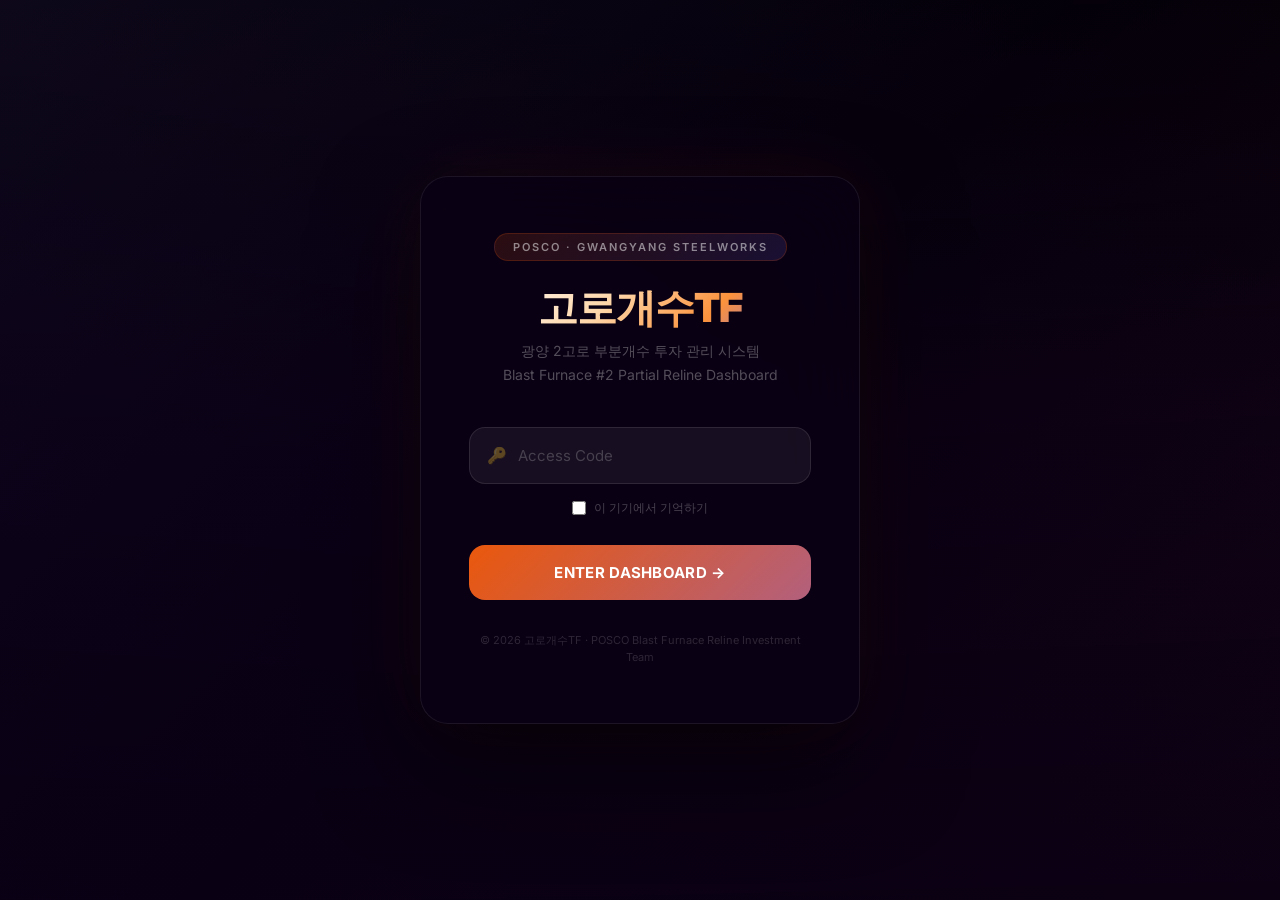
==== admin.html @ 2cb402c9 "Create admin.html" ====
<!DOCTYPE html>
<html lang="ko">
<head>
<meta charset="UTF-8">
<meta name="viewport" content="width=device-width, initial-scale=1.0">
<meta name="robots" content="noindex, nofollow">
<title>고로개수TF - 관리자</title>
<link rel="stylesheet" href="css/style.css">
<style>
.admin-wrap{position:relative;z-index:1;max-width:900px;margin:0 auto;padding:32px 24px 80px}
.admin-header{display:flex;align-items:center;justify-content:space-between;margin-bottom:32px}
.admin-title{font-size:24px;font-weight:800;background:linear-gradient(135deg,#a78bfa,#06b6d4);-webkit-background-clip:text;-webkit-text-fill-color:transparent}
.admin-back{color:rgba(255,255,255,.4);font-size:13px;text-decoration:none;padding:8px 16px;border:1px solid rgba(255,255,255,.1);border-radius:8px;transition:all .2s}
.admin-back:hover{color:#fff;border-color:rgba(123,104,238,.4)}
.section{background:rgba(255,255,255,.03);border:1px solid rgba(255,255,255,.06);border-radius:16px;padding:24px;margin-bottom:20px}
.section-title{font-size:14px;font-weight:700;color:#a78bfa;margin-bottom:16px;display:flex;align-items:center;gap:8px}
.field{margin-bottom:14px}
.field label{display:block;font-size:12px;color:rgba(255,255,255,.4);margin-bottom:6px;font-weight:600}
.field input,.field textarea,.field select{width:100%;padding:10px 14px;background:rgba(255,255,255,.06);border:1px solid rgba(255,255,255,.1);border-radius:10px;color:#fff;font-size:14px;font-family:inherit;outline:none;transition:border .3s}
.field input:focus,.field textarea:focus{border-color:rgba(123,104,238,.4)}
.field textarea{resize:vertical;min-height:60px}
.row{display:grid;grid-template-columns:1fr 1fr;gap:12px}
.row3{display:grid;grid-template-columns:1fr 1fr 1fr;gap:12px}
.ms-row{display:grid;grid-template-columns:2fr 1.5fr 1.5fr 1fr;gap:10px;align-items:end;padding:10px 0;border-bottom:1px solid rgba(255,255,255,.04)}
.issue-block{background:rgba(255,255,255,.02);border:1px solid rgba(255,255,255,.04);border-radius:12px;padding:16px;margin-bottom:12px}
.btn-row{display:flex;gap:10px;margin-top:24px}
.btn-save{padding:14px 32px;background:linear-gradient(135deg,#7b68ee,#06b6d4);border:none;border-radius:12px;color:#fff;font-size:15px;font-weight:700;cursor:pointer;transition:all .2s;font-family:inherit}
.btn-save:hover{transform:translateY(-2px);box-shadow:0 8px 30px rgba(123,104,238,.3)}
.btn-copy{padding:14px 32px;background:rgba(255,255,255,.06);border:1px solid rgba(255,255,255,.1);border-radius:12px;color:#fff;font-size:15px;font-weight:600;cursor:pointer;transition:all .2s;font-family:inherit}
.btn-copy:hover{border-color:rgba(123,104,238,.4)}
.btn-add{padding:8px 16px;background:rgba(123,104,238,.1);border:1px solid rgba(123,104,238,.2);border-radius:8px;color:#a78bfa;font-size:12px;font-weight:600;cursor:pointer;font-family:inherit;transition:all .2s}
.btn-add:hover{background:rgba(123,104,238,.2)}
.btn-del{padding:6px 12px;background:rgba(239,68,68,.1);border:1px solid rgba(239,68,68,.2);border-radius:8px;color:#fca5a5;font-size:11px;cursor:pointer;font-family:inherit}
.toast{position:fixed;bottom:30px;left:50%;transform:translateX(-50%);padding:14px 28px;border-radius:12px;font-size:14px;font-weight:600;z-index:999;display:none;animation:toastIn .3s ease}
.toast.success{background:rgba(16,185,129,.15);border:1px solid rgba(16,185,129,.3);color:#6ee7b7}
.toast.error{background:rgba(239,68,68,.15);border:1px solid rgba(239,68,68,.3);color:#fca5a5}
@keyframes toastIn{from{opacity:0;transform:translateX(-50%) translateY(20px)}to{opacity:1;transform:translateX(-50%) translateY(0)}}
.token-section{margin-bottom:20px}
.token-input{display:flex;gap:10px}
.token-input input{flex:1}
.token-input button{padding:10px 20px;background:rgba(123,104,238,.15);border:1px solid rgba(123,104,238,.3);border-radius:10px;color:#a78bfa;font-size:13px;font-weight:600;cursor:pointer;font-family:inherit;white-space:nowrap}
</style>
</head>
<body>
<div class="bg-orbs"><div class="orb orb1"></div><div class="orb orb2"></div><div class="orb orb3"></div></div>
<div class="admin-wrap">
<div class="admin-header">
  <div class="admin-title">⚙️ 관리자 페이지</div>
  <a href="dashboard.html" class="admin-back">← 대시보드로 돌아가기</a>
</div>

<!-- 토큰 설정 -->
<div class="section token-section">
  <div class="section-title">🔑 GitHub 토큰 (최초 1회 설정)</div>
  <div class="token-input">
    <input type="password" id="ghToken" placeholder="ghp_xxxx... 토큰 붙여넣기">
    <button onclick="saveToken()">저장</button>
  </div>
  <div style="font-size:11px;color:rgba(255,255,255,.25);margin-top:8px" id="tokenStatus">토큰이 설정되지 않았습니다</div>
</div>

<!-- 프로젝트 KPI -->
<div class="section">
  <div class="section-title">📊 프로젝트 KPI</div>
  <div class="row3">
    <div class="field"><label>공정률 (%)</label><input type="number" id="progress"></div>
    <div class="field"><label>총 예산 (억원)</label><input type="number" id="budgetTotal"></div>
    <div class="field"><label>집행 예산 (억원)</label><input type="number" id="budgetSpent"></div>
  </div>
  <div class="row3">
    <div class="field"><label>무재해 일수</label><input type="number" id="safetyDays"></div>
    <div class="field"><label>핵심 이슈 건수</label><input type="number" id="issueCount"></div>
    <div class="field"><label>목표일</label><input type="text" id="targetDate" placeholder="2026-12-31"></div>
  </div>
</div>

<!-- 마일스톤 -->
<div class="section">
  <div class="section-title">🗓️ 마일스톤 <button class="btn-add" onclick="addMilestone()" style="margin-left:auto">+ 추가</button></div>
  <div id="msContainer"></div>
</div>

<!-- 이슈 -->
<div class="section">
  <div class="section-title">⚠️ 이슈 <button class="btn-add" onclick="addIssue()" style="margin-left:auto">+ 추가</button></div>
  <div id="issueContainer"></div>
</div>

<!-- 사진 -->
<div class="section">
  <div class="section-title">📷 현장 사진 <button class="btn-add" onclick="addPhoto()" style="margin-left:auto">+ 추가</button></div>
  <div id="photoContainer"></div>
</div>

<!-- 저장 버튼 -->
<div class="btn-row">
  <button class="btn-save" onclick="saveToGitHub()">💾 GitHub에 저장 (바로 반영)</button>
  <button class="btn-copy" onclick="copyJSON()">📋 JSON 복사</button>
</div>
</div>

<div class="toast" id="toast"></div>

<script src="js/auth.js"></script>
<script>
checkAuth();

const REPO_OWNER = 'goropak';
const REPO_NAME = 'posco-bf-reline';
const FILE_PATH = 'data/site-data.json';
var siteData = null;

/* 토큰 관리 */
function saveToken(){
  var t=document.getElementById('ghToken').value.trim();
  if(!t){showToast('토큰을 입력하세요','error');return;}
  localStorage.setItem('gh_pat',t);
  document.getElementById('ghToken').value='';
  updateTokenStatus();
  showToast('토큰 저장 완료!','success');
}
function updateTokenStatus(){
  var t=localStorage.getItem('gh_pat');
  var el=document.getElementById('tokenStatus');
  if(t){el.textContent='✅ 토큰 설정됨 (ghp_...'+t.slice(-4)+')';el.style.color='#6ee7b7';}
  else{el.textContent='토큰이 설정되지 않았습니다';el.style.color='rgba(255,255,255,.25)';}
}

/* 데이터 로드 */
function loadData(){
  fetch('data/site-data.json?t='+Date.now())
    .then(function(r){return r.json();})
    .then(function(d){
      siteData=d;
      fillForm(d);
    })
    .catch(function(e){showToast('데이터 로드 실패: '+e,'error');});
}

function fillForm(d){
  var p=d.project||{};
  document.getElementById('progress').value=p.progress||0;
  document.getElementById('budgetTotal').value=p.budgetTotal||0;
  document.getElementById('budgetSpent').value=p.budgetSpent||0;
  document.getElementById('safetyDays').value=p.safetyDays||0;
  document.getElementById('issueCount').value=p.issueCount||0;
  document.getElementById('targetDate').value=p.targetDate||'';
  renderMilestones(d.milestones||[]);
  renderIssues(d.issues||[]);
  renderPhotos(d.photos||[]);
}

/* 마일스톤 */
function renderMilestones(list){
  var c=document.getElementById('msContainer');
  c.innerHTML='';
  list.forEach(function(m,i){
    var div=document.createElement('div');
    div.className='ms-row';
    div.innerHTML='<div class="field"><label>이름</label><input data-ms="'+i+'" data-key="name" value="'+(m.name||'')+'"></div>'
      +'<div class="field"><label>계획일</label><input data-ms="'+i+'" data-key="planDate" value="'+(m.planDate||'')+'"></div>'
      +'<div class="field"><label>실적일</label><input data-ms="'+i+'" data-key="actualDate" value="'+(m.actualDate||'')+'"></div>'
      +'<div class="field"><label>상태</label><select data-ms="'+i+'" data-key="status">'
      +'<option value="완료"'+(m.status==='완료'?' selected':'')+'>완료</option>'
      +'<option value="진행중"'+(m.status==='진행중'?' selected':'')+'>진행중</option>'
      +'<option value="예정"'+(m.status==='예정'?' selected':'')+'>예정</option>'
      +'</select><button class="btn-del" style="margin-top:6px" onclick="delMilestone('+i+')">삭제</button></div>';
    c.appendChild(div);
  });
}
function addMilestone(){
  if(!siteData.milestones) siteData.milestones=[];
  siteData.milestones.push({name:'',planDate:'',actualDate:null,status:'예정'});
  renderMilestones(siteData.milestones);
}
function delMilestone(i){
  siteData.milestones.splice(i,1);
  renderMilestones(siteData.milestones);
}

/* 이슈 */
function renderIssues(list){
  var c=document.getElementById('issueContainer');
  c.innerHTML='';
  list.forEach(function(issue,i){
    var div=document.createElement('div');
    div.className='issue-block';
    div.innerHTML='<div class="row" style="margin-bottom:10px">'
      +'<div class="field"><label>제목</label><input data-iss="'+i+'" data-key="title" value="'+(issue.title||'')+'"></div>'
      +'<div class="field"><label>등급</label><select data-iss="'+i+'" data-key="level">'
      +'<option value="red"'+(issue.level==='red'?' selected':'')+'>🔴 긴급</option>'
      +'<option value="yellow"'+(issue.level==='yellow'?' selected':'')+'>🟡 주의</option>'
      +'<option value="green"'+(issue.level==='green'?' selected':'')+'>🟢 완료</option>'
      +'</select></div></div>'
      +'<div class="field"><label>조치사항</label><textarea data-iss="'+i+'" data-key="action">'+(issue.action||'')+'</textarea></div>'
      +'<div class="row"><div class="field"><label>기한</label><input data-iss="'+i+'" data-key="dueDate" value="'+(issue.dueDate||'')+'"></div>'
      +'<div style="display:flex;align-items:end"><button class="btn-del" onclick="delIssue('+i+')">삭제</button></div></div>';
    c.appendChild(div);
  });
}
function addIssue(){
  if(!siteData.issues) siteData.issues=[];
  var newId=siteData.issues.length>0?Math.max.apply(null,siteData.issues.map(function(x){return x.id||0;}))+1:1;
  siteData.issues.push({id:newId,level:'yellow',title:'',action:'',dueDate:''});
  renderIssues(siteData.issues);
}
function delIssue(i){
  siteData.issues.splice(i,1);
  renderIssues(siteData.issues);
}

/* 사진 */
function renderPhotos(list){
  var c=document.getElementById('photoContainer');
  c.innerHTML='';
  list.forEach(function(p,i){
    var div=document.createElement('div');
    div.className='ms-row';
    div.innerHTML='<div class="field"><label>캡션</label><input data-ph="'+i+'" data-key="caption" value="'+(p.caption||'')+'"></div>'
      +'<div class="field"><label>날짜</label><input data-ph="'+i+'" data-key="date" value="'+(p.date||'')+'"></div>'
      +'<div class="field"><label>파일명</label><input data-ph="'+i+'" data-key="filename" value="'+(p.filename||'')+'"></div>'
      +'<div style="display:flex;align-items:end"><button class="btn-del" onclick="delPhoto('+i+')">삭제</button></div>';
    c.appendChild(div);
  });
}
function addPhoto(){
  if(!siteData.photos) siteData.photos=[];
  siteData.photos.push({filename:'',caption:'',date:''});
  renderPhotos(siteData.photos);
}
function delPhoto(i){
  siteData.photos.splice(i,1);
  renderPhotos(siteData.photos);
}

/* 폼에서 데이터 수집 */
function collectData(){
  siteData.meta.updatedAt=new Date().toLocaleString('ko-KR',{timeZone:'Asia/Seoul'});
  siteData.project.progress=parseInt(document.getElementById('progress').value)||0;
  siteData.project.budgetTotal=parseInt(document.getElementById('budgetTotal').value)||0;
  siteData.project.budgetSpent=parseInt(document.getElementById('budgetSpent').value)||0;
  siteData.project.safetyDays=parseInt(document.getElementById('safetyDays').value)||0;
  siteData.project.issueCount=parseInt(document.getElementById('issueCount').value)||0;
  siteData.project.targetDate=document.getElementById('targetDate').value;

  document.querySelectorAll('[data-ms]').forEach(function(el){
    var i=parseInt(el.getAttribute('data-ms'));
    var k=el.getAttribute('data-key');
    if(siteData.milestones[i]) siteData.milestones[i][k]=el.value||(k==='actualDate'?null:'');
  });

  document.querySelectorAll('[data-iss]').forEach(function(el){
    var i=parseInt(el.getAttribute('data-iss'));
    var k=el.getAttribute('data-key');
    if(siteData.issues[i]) siteData.issues[i][k]=el.tagName==='TEXTAREA'?el.value:el.value;
  });

  document.querySelectorAll('[data-ph]').forEach(function(el){
    var i=parseInt(el.getAttribute('data-ph'));
    var k=el.getAttribute('data-key');
    if(siteData.photos[i]) siteData.photos[i][k]=el.value;
  });

  return siteData;
}

/* GitHub API 저장 */
function saveToGitHub(){
  var token=localStorage.getItem('gh_pat');
  if(!token){showToast('먼저 GitHub 토큰을 설정하세요','error');return;}
  var data=collectData();
  var content=btoa(unescape(encodeURIComponent(JSON.stringify(data,null,2))));
  var url='https://api.github.com/repos/'+REPO_OWNER+'/'+REPO_NAME+'/contents/'+FILE_PATH;

  fetch(url,{headers:{'Authorization':'token '+token}})
    .then(function(r){return r.json();})
    .then(function(info){
      return fetch(url,{
        method:'PUT',
        headers:{'Authorization':'token '+token,'Content-Type':'application/json'},
        body:JSON.stringify({message:'데이터 업데이트 '+new Date().toLocaleString('ko-KR'),content:content,sha:info.sha})
      });
    })
    .then(function(r){
      if(r.ok){showToast('✅ 저장 완료! 1~2분 후 사이트에 반영됩니다','success');}
      else{r.json().then(function(e){showToast('저장 실패: '+e.message,'error');});}
    })
    .catch(function(e){showToast('오류: '+e,'error');});
}

/* JSON 클립보드 복사 */
function copyJSON(){
  var data=collectData();
  var text=JSON.stringify(data,null,2);
  navigator.clipboard.writeText(text).then(function(){
    showToast('📋 JSON 복사 완료! GitHub에 붙여넣기하세요','success');
  });
}

/* 토스트 */
function showToast(msg,type){
  var t=document.getElementById('toast');
  t.textContent=msg;
  t.className='toast '+type;
  t.style.display='block';
  setTimeout(function(){t.style.display='none';},4000);
}

/* 초기화 */
updateTokenStatus();
loadData();
</script>
</body>
</html>
---- css/style.css ----
/* ============================================
   고로개수TF - Stripe Style Dark Theme
   ============================================ */

@import url('https://fonts.googleapis.com/css2?family=Inter:wght@300;400;500;600;700;800;900&display=swap');

/* ── 기본 리셋 ── */
* { margin: 0; padding: 0; box-sizing: border-box; }
html { scroll-behavior: smooth; }
body {
  font-family: 'Inter', 'Pretendard', 'Apple SD Gothic Neo', 'Malgun Gothic', sans-serif;
  background: #0a0014;
  color: #fff;
  overflow-x: hidden;
}

/* ── 공통 유틸 ── */
.hidden { display: none; }
a { color: inherit; text-decoration: none; }

/* ============================================
   배경 오브 (보라/파랑/핑크 글로우)
   ============================================ */
.bg-orbs {
  position: fixed; inset: 0; z-index: 0;
  pointer-events: none; overflow: hidden;
}
.orb {
  position: absolute; border-radius: 50%;
  filter: blur(100px); opacity: 0.35;
  animation: orbFloat 20s ease-in-out infinite;
}
.orb1 { width: 800px; height: 800px; background: radial-gradient(circle, #7b68ee, #4f46e5); top: -300px; left: -200px; }
.orb2 { width: 600px; height: 600px; background: radial-gradient(circle, #06b6d4, #0ea5e9); top: 40%; right: -200px; animation-delay: -7s; }
.orb3 { width: 500px; height: 500px; background: radial-gradient(circle, #a855f7, #ec4899); bottom: -200px; left: 30%; animation-delay: -14s; }
@keyframes orbFloat {
  0%, 100% { transform: translate(0, 0) scale(1); }
  33% { transform: translate(30px, -40px) scale(1.05); }
  66% { transform: translate(-20px, 30px) scale(0.95); }
}

/* ============================================
   로그인 페이지
   ============================================ */
.login-body { overflow: hidden; height: 100vh; }

/* 배경 영상 */
.video-bg { position: fixed; inset: 0; z-index: 0; overflow: hidden; }
.video-bg video { width: 100%; height: 100%; object-fit: cover; }

/* 오버레이 */
.login-overlay {
  position: fixed; inset: 0; z-index: 1;
  background:
    linear-gradient(180deg, rgba(0,0,0,0.5) 0%, rgba(10,0,20,0.7) 50%, rgba(10,0,20,0.9) 100%),
    linear-gradient(135deg, rgba(123,104,238,0.15) 0%, transparent 50%, rgba(234,88,12,0.1) 100%);
}

/* 불꽃 파티클 */
.particles { position: fixed; inset: 0; z-index: 2; pointer-events: none; overflow: hidden; }
.particle {
  position: absolute; bottom: -10px; border-radius: 50%;
  animation: rise linear infinite; opacity: 0;
}
@keyframes rise {
  0% { opacity: 0; transform: translateY(0) scale(1); }
  10% { opacity: 1; }
  90% { opacity: 0.6; }
  100% { opacity: 0; transform: translateY(-100vh) scale(0); }
}

/* 로그인 박스 */
.login-wrap {
  position: fixed; inset: 0; z-index: 10;
  display: flex; align-items: center; justify-content: center;
}
.login-box {
  background: rgba(10, 0, 20, 0.6);
  backdrop-filter: blur(40px); -webkit-backdrop-filter: blur(40px);
  border: 1px solid rgba(255, 255, 255, 0.08);
  border-radius: 28px; padding: 56px 48px; text-align: center;
  max-width: 440px; width: 92%;
  box-shadow: 0 40px 100px rgba(0, 0, 0, 0.6), 0 0 80px rgba(234, 88, 12, 0.08);
  animation: boxIn 1s ease forwards;
}
@keyframes boxIn {
  from { opacity: 0; transform: translateY(30px) scale(0.96); }
  to { opacity: 1; transform: translateY(0) scale(1); }
}
.login-eyebrow {
  display: inline-block; padding: 6px 18px; border-radius: 20px;
  font-size: 11px; font-weight: 600; letter-spacing: 2px; text-transform: uppercase;
  background: linear-gradient(135deg, rgba(234,88,12,0.15), rgba(123,104,238,0.15));
  border: 1px solid rgba(234, 88, 12, 0.2); color: rgba(255, 255, 255, 0.5);
  margin-bottom: 24px;
}
.login-title {
  font-size: 40px; font-weight: 900; line-height: 1.15; margin-bottom: 8px; letter-spacing: -1px;
  background: linear-gradient(135deg, #fff 0%, #fed7aa 40%, #fb923c 70%, #7b68ee 100%);
  -webkit-background-clip: text; -webkit-text-fill-color: transparent;
}
.login-sub {
  font-size: 14px; color: rgba(255, 255, 255, 0.3);
  margin-bottom: 40px; line-height: 1.7;
}
.input-wrap { position: relative; margin-bottom: 16px; }
.input-wrap input {
  width: 100%; padding: 18px 20px 18px 48px;
  background: rgba(255, 255, 255, 0.06);
  border: 1px solid rgba(255, 255, 255, 0.1);
  border-radius: 16px; font-size: 15px; color: #fff;
  outline: none; transition: all 0.4s; font-family: inherit;
}
.input-wrap input:focus {
  border-color: rgba(234, 88, 12, 0.4);
  box-shadow: 0 0 30px rgba(234, 88, 12, 0.1);
}
.input-wrap input::placeholder { color: rgba(255, 255, 255, 0.2); }
.input-icon {
  position: absolute; left: 18px; top: 50%; transform: translateY(-50%);
  font-size: 16px; opacity: 0.3;
}
.remember {
  margin: 10px 0 28px; font-size: 12px; color: rgba(255, 255, 255, 0.25);
  display: flex; align-items: center; justify-content: center; gap: 8px;
}
.remember input { accent-color: #fb923c; width: 14px; height: 14px; }
.login-btn {
  width: 100%; padding: 18px; border: none; border-radius: 16px;
  font-size: 15px; font-weight: 700; cursor: pointer; color: #fff;
  letter-spacing: 0.3px; font-family: inherit;
  background: linear-gradient(135deg, #ea580c, #7b68ee);
  background-size: 200% 200%; animation: btnShift 4s ease infinite;
  transition: all 0.3s; position: relative; overflow: hidden;
}
.login-btn:hover {
  transform: translateY(-2px);
  box-shadow: 0 12px 40px rgba(234, 88, 12, 0.3);
}
.login-btn::after {
  content: ''; position: absolute; inset: 0;
  background: linear-gradient(135deg, transparent, rgba(255,255,255,0.1), transparent);
  transform: translateX(-100%); transition: transform 0.6s;
}
.login-btn:hover::after { transform: translateX(100%); }
@keyframes btnShift { 0%,100% { background-position: 0% 50%; } 50% { background-position: 100% 50%; } }
.login-error { color: #fca5a5; font-size: 12px; margin-top: 16px; display: none; }
.login-footer { margin-top: 32px; font-size: 11px; color: rgba(255, 255, 255, 0.15); line-height: 1.6; }

/* ============================================
   헤더
   ============================================ */
.header {
  position: sticky; top: 0; z-index: 100;
  background: rgba(10, 0, 20, 0.6);
  backdrop-filter: blur(30px); -webkit-backdrop-filter: blur(30px);
  border-bottom: 1px solid rgba(255, 255, 255, 0.05);
  padding: 0 48px; height: 64px;
  display: flex; align-items: center; justify-content: space-between;
}
.logo-area { display: flex; align-items: center; gap: 14px; }
.logo-mark {
  width: 32px; height: 32px; border-radius: 10px;
  background: linear-gradient(135deg, #7b68ee, #06b6d4);
  display: flex; align-items: center; justify-content: center;
  font-size: 14px; font-weight: 800; color: #fff;
}
.logo-text { font-size: 15px; font-weight: 700; color: #fff; }
.logo-text span { font-weight: 400; font-size: 12px; color: rgba(255,255,255,0.3); margin-left: 10px; }
.header nav { display: flex; gap: 4px; }
.header nav a {
  color: rgba(255,255,255,0.45); font-size: 13px; font-weight: 500;
  padding: 8px 16px; border-radius: 10px; transition: all 0.25s;
}
.header nav a:hover, .header nav a.active { color: #fff; background: rgba(255,255,255,0.06); }
.update-badge {
  font-size: 11px; color: rgba(255,255,255,0.3);
  padding: 6px 12px; border: 1px solid rgba(255,255,255,0.06); border-radius: 8px;
}

/* ============================================
   콘텐츠 래퍼
   ============================================ */
.content-wrap { position: relative; z-index: 1; }
.main { max-width: 1280px; margin: 0 auto; padding: 32px 32px 80px; }

/* ============================================
   히어로 배너
   ============================================ */
.hero { text-align: center; padding: 60px 20px 48px; }
.hero-badge {
  display: inline-block; padding: 8px 20px; border-radius: 24px;
  font-size: 12px; font-weight: 600;
  background: rgba(123,104,238,0.1); border: 1px solid rgba(123,104,238,0.2);
  color: #a78bfa; letter-spacing: 0.5px; margin-bottom: 20px;
}
.hero h1 {
  font-size: 52px; font-weight: 900; line-height: 1.15;
  margin-bottom: 16px; letter-spacing: -1.5px;
  background: linear-gradient(135deg, #fff 0%, #e0e7ff 40%, #a78bfa 70%, #06b6d4 100%);
  -webkit-background-clip: text; -webkit-text-fill-color: transparent;
}
.hero p { font-size: 17px; color: rgba(255,255,255,0.4); max-width: 560px; margin: 0 auto; line-height: 1.7; }

/* ============================================
   섹션 타이틀
   ============================================ */
.sec-head { display: flex; align-items: center; gap: 12px; margin: 48px 0 20px; }
.sec-icon {
  width: 28px; height: 28px; border-radius: 8px;
  display: flex; align-items: center; justify-content: center;
  font-size: 14px; background: rgba(123,104,238,0.12);
}
.sec-label { font-size: 12px; font-weight: 700; letter-spacing: 2px; color: rgba(255,255,255,0.3); text-transform: uppercase; }
.sec-line { flex: 1; height: 1px; background: linear-gradient(90deg, rgba(255,255,255,0.06), transparent); }

/* ============================================
   KPI 카드
   ============================================ */
.kpi-grid { display: grid; grid-template-columns: repeat(4, 1fr); gap: 16px; }
.kpi-card {
  position: relative; overflow: hidden;
  background: rgba(255,255,255,0.03); border: 1px solid rgba(255,255,255,0.06);
  border-radius: 20px; padding: 28px 24px; transition: all 0.4s;
}
.kpi-card:hover { border-color: rgba(123,104,238,0.25); transform: translateY(-4px); box-shadow: 0 20px 60px rgba(123,104,238,0.1); }
.kpi-card::after {
  content: ''; position: absolute; top: -50%; right: -50%;
  width: 200px; height: 200px; border-radius: 50%;
  filter: blur(60px); opacity: 0; transition: opacity 0.4s;
}
.kpi-card:hover::after { opacity: 0.08; }
.kpi-card:nth-child(1)::after { background: #7b68ee; }
.kpi-card:nth-child(2)::after { background: #06b6d4; }
.kpi-card:nth-child(3)::after { background: #10b981; }
.kpi-card:nth-child(4)::after { background: #f87171; }
.kpi-top { display: flex; align-items: center; justify-content: space-between; margin-bottom: 20px; }
.kpi-label { font-size: 12px; font-weight: 600; color: rgba(255,255,255,0.35); letter-spacing: 0.5px; }
.kpi-icon { font-size: 18px; opacity: 0.5; }
.kpi-num { font-size: 48px; font-weight: 900; letter-spacing: -2px; line-height: 1; }
.kpi-num.purple { background: linear-gradient(135deg, #c4b5fd, #7b68ee); -webkit-background-clip: text; -webkit-text-fill-color: transparent; }
.kpi-num.cyan { background: linear-gradient(135deg, #a5f3fc, #06b6d4); -webkit-background-clip: text; -webkit-text-fill-color: transparent; }
.kpi-num.green { background: linear-gradient(135deg, #a7f3d0, #10b981); -webkit-background-clip: text; -webkit-text-fill-color: transparent; }
.kpi-num.red { background: linear-gradient(135deg, #fca5a5, #ef4444); -webkit-background-clip: text; -webkit-text-fill-color: transparent; }
.kpi-unit { font-size: 18px; font-weight: 600; color: rgba(255,255,255,0.25); margin-left: 4px; }
.kpi-sub { font-size: 12px; color: rgba(255,255,255,0.2); margin-top: 8px; }
.kpi-bar { width: 100%; height: 3px; background: rgba(255,255,255,0.04); border-radius: 2px; margin-top: 16px; overflow: hidden; }
.kpi-bar-inner { height: 100%; border-radius: 2px; transition: width 2s cubic-bezier(0.4, 0, 0.2, 1); }
.bar-purple { background: linear-gradient(90deg, #7b68ee, #a78bfa); }
.bar-cyan { background: linear-gradient(90deg, #06b6d4, #67e8f9); }
.bar-green { background: linear-gradient(90deg, #10b981, #6ee7b7); }
.bar-red { background: linear-gradient(90deg, #ef4444, #fca5a5); }

/* ============================================
   마일스톤
   ============================================ */
.ms-wrap {
  background: rgba(255,255,255,0.02); border: 1px solid rgba(255,255,255,0.05);
  border-radius: 20px; padding: 32px; overflow-x: auto;
}
.ms-track { display: flex; align-items: flex-start; min-width: 800px; position: relative; padding: 8px 0; }
.ms-rail { position: absolute; top: 22px; left: 40px; right: 40px; height: 2px; background: rgba(255,255,255,0.06); }
.ms-rail-fill { height: 100%; border-radius: 1px; background: linear-gradient(90deg, #7b68ee, #06b6d4); transition: width 1.5s ease; }
.ms-item { flex: 1; text-align: center; position: relative; z-index: 2; }
.ms-dot {
  width: 44px; height: 44px; border-radius: 50%; margin: 0 auto 12px;
  display: flex; align-items: center; justify-content: center;
  font-size: 13px; font-weight: 700; transition: all 0.3s;
}
.ms-dot.done {
  background: linear-gradient(135deg, #7b68ee, #06b6d4); color: #fff;
  box-shadow: 0 4px 20px rgba(123,104,238,0.3);
}
.ms-dot.active {
  background: #0a0014; border: 2px solid #7b68ee; color: #a78bfa;
  box-shadow: 0 0 0 6px rgba(123,104,238,0.1); animation: dotPulse 2.5s infinite;
}
.ms-dot.pending { background: rgba(255,255,255,0.04); border: 1px solid rgba(255,255,255,0.08); color: rgba(255,255,255,0.2); }
@keyframes dotPulse { 0%,100% { box-shadow: 0 0 0 6px rgba(123,104,238,0.1); } 50% { box-shadow: 0 0 0 14px rgba(123,104,238,0); } }
.ms-name { font-size: 13px; font-weight: 600; color: rgba(255,255,255,0.7); }
.ms-date { font-size: 11px; color: rgba(255,255,255,0.25); margin-top: 4px; }
.ms-status { display: inline-block; margin-top: 6px; padding: 2px 10px; border-radius: 6px; font-size: 10px; font-weight: 600; }
.ms-status.done { background: rgba(123,104,238,0.1); color: #a78bfa; }
.ms-status.active { background: rgba(6,182,212,0.1); color: #22d3ee; }
.ms-status.pending { background: rgba(255,255,255,0.03); color: rgba(255,255,255,0.2); }

/* ============================================
   이슈 카드
   ============================================ */
.issue-grid { display: grid; grid-template-columns: repeat(3, 1fr); gap: 16px; }
.issue-card {
  background: rgba(255,255,255,0.03); border: 1px solid rgba(255,255,255,0.06);
  border-radius: 18px; padding: 24px; transition: all 0.3s;
  position: relative; overflow: hidden;
}
.issue-card:hover { border-color: rgba(255,255,255,0.12); transform: translateY(-2px); }
.issue-card::before { content: ''; position: absolute; top: 0; left: 0; width: 100%; height: 3px; border-radius: 18px 18px 0 0; }
.issue-card.red::before { background: linear-gradient(90deg, #ef4444, #f87171); }
.issue-card.yellow::before { background: linear-gradient(90deg, #f59e0b, #fbbf24); }
.issue-card.green::before { background: linear-gradient(90deg, #10b981, #34d399); }
.issue-badge {
  display: inline-block; padding: 4px 12px; border-radius: 6px;
  font-size: 10px; font-weight: 700; letter-spacing: 0.5px; margin-bottom: 12px;
}
.issue-card.red .issue-badge { background: rgba(239,68,68,0.1); color: #fca5a5; }
.issue-card.yellow .issue-badge { background: rgba(245,158,11,0.1); color: #fcd34d; }
.issue-card.green .issue-badge { background: rgba(16,185,129,0.1); color: #6ee7b7; }
.issue-title { font-size: 15px; font-weight: 700; color: #fff; margin-bottom: 8px; line-height: 1.4; }
.issue-desc { font-size: 12px; color: rgba(255,255,255,0.35); line-height: 1.6; }
.issue-footer { margin-top: 16px; padding-top: 12px; border-top: 1px solid rgba(255,255,255,0.04); font-size: 11px; color: rgba(255,255,255,0.2); }

/* ============================================
   사진
   ============================================ */
.photo-row { display: flex; gap: 16px; overflow-x: auto; padding: 8px 0 24px; }
.photo-row::-webkit-scrollbar { height: 4px; }
.photo-row::-webkit-scrollbar-thumb { background: rgba(255,255,255,0.08); border-radius: 2px; }
.photo-item {
  min-width: 260px; border-radius: 18px; overflow: hidden;
  background: rgba(255,255,255,0.03); border: 1px solid rgba(255,255,255,0.06); transition: all 0.3s;
}
.photo-item:hover { border-color: rgba(123,104,238,0.2); transform: translateY(-3px); }
.photo-vis {
  height: 160px; display: flex; align-items: center; justify-content: center; font-size: 40px;
  position: relative; overflow: hidden;
}
.photo-vis::after {
  content: ''; position: absolute; inset: 0;
  background: linear-gradient(180deg, transparent 50%, rgba(10,0,20,0.8) 100%);
}
.photo-vis img { width: 100%; height: 100%; object-fit: cover; }
.pv1 { background: linear-gradient(135deg, #1e1044, #0c1a3a); }
.pv2 { background: linear-gradient(135deg, #0c1a3a, #0a2a3a); }
.pv3 { background: linear-gradient(135deg, #0a2a3a, #1e1044); }
.pv4 { background: linear-gradient(135deg, #2a0a3a, #0c1a3a); }
.photo-meta { padding: 16px 18px; }
.photo-date { font-size: 11px; color: rgba(255,255,255,0.2); margin-bottom: 4px; }
.photo-cap { font-size: 13px; color: rgba(255,255,255,0.55); line-height: 1.5; }

/* ============================================
   커버 카드 (서브 페이지 링크)
   ============================================ */
.cover-grid { display: grid; grid-template-columns: repeat(4, 1fr); gap: 16px; }
.cover-card {
  background: rgba(255,255,255,0.03); border: 1px solid rgba(255,255,255,0.06);
  border-radius: 20px; overflow: hidden; cursor: pointer;
  transition: all 0.4s; position: relative;
}
.cover-card:hover { border-color: rgba(123,104,238,0.3); transform: translateY(-6px); box-shadow: 0 24px 60px rgba(0,0,0,0.3); }
.cover-top {
  height: 140px; position: relative;
  display: flex; align-items: center; justify-content: center; overflow: hidden;
}
.cover-top .glow {
  position: absolute; width: 120px; height: 120px; border-radius: 50%;
  filter: blur(50px); opacity: 0.2; transition: opacity 0.4s;
}
.cover-card:hover .glow { opacity: 0.4; }
.g-purple { background: #7b68ee; }
.g-cyan { background: #06b6d4; }
.g-green { background: #10b981; }
.g-pink { background: #ec4899; }
.cover-top .emoji { font-size: 44px; position: relative; z-index: 2; transition: transform 0.3s; }
.cover-card:hover .emoji { transform: scale(1.15); }
.cover-bottom { padding: 20px; }
.cover-name { font-size: 16px; font-weight: 700; color: #fff; margin-bottom: 6px; }
.cover-desc { font-size: 12px; color: rgba(255,255,255,0.3); line-height: 1.5; }
.cover-arrow {
  position: absolute; top: 16px; right: 16px;
  font-size: 16px; color: rgba(255,255,255,0.1); transition: all 0.3s;
}
.cover-card:hover .cover-arrow { color: #a78bfa; transform: translateX(4px); }

/* ============================================
   푸터
   ============================================ */
.footer {
  text-align: center; padding: 48px 32px;
  font-size: 11px; color: rgba(255,255,255,0.12);
  border-top: 1px solid rgba(255,255,255,0.04);
}

/* ============================================
   스크롤 애니메이션
   ============================================ */
.fade-up { opacity: 0; transform: translateY(30px); transition: all 0.8s cubic-bezier(0.4, 0, 0.2, 1); }
.fade-up.show { opacity: 1; transform: translateY(0); }

/* ============================================
   반응형
   ============================================ */
@media (max-width: 1024px) {
  .kpi-grid, .cover-grid { grid-template-columns: repeat(2, 1fr); }
  .issue-grid { grid-template-columns: repeat(2, 1fr); }
  .hero h1 { font-size: 36px; }
}
@media (max-width: 640px) {
  .kpi-grid, .issue-grid, .cover-grid { grid-template-columns: 1fr; }
  .header { padding: 0 20px; }
  .header nav { display: none; }
  .main { padding: 20px 16px 60px; }
  .hero h1 { font-size: 28px; }
  .hero { padding: 40px 10px 32px; }
  .login-box { padding: 40px 28px; border-radius: 20px; }
  .login-title { font-size: 28px; }
}
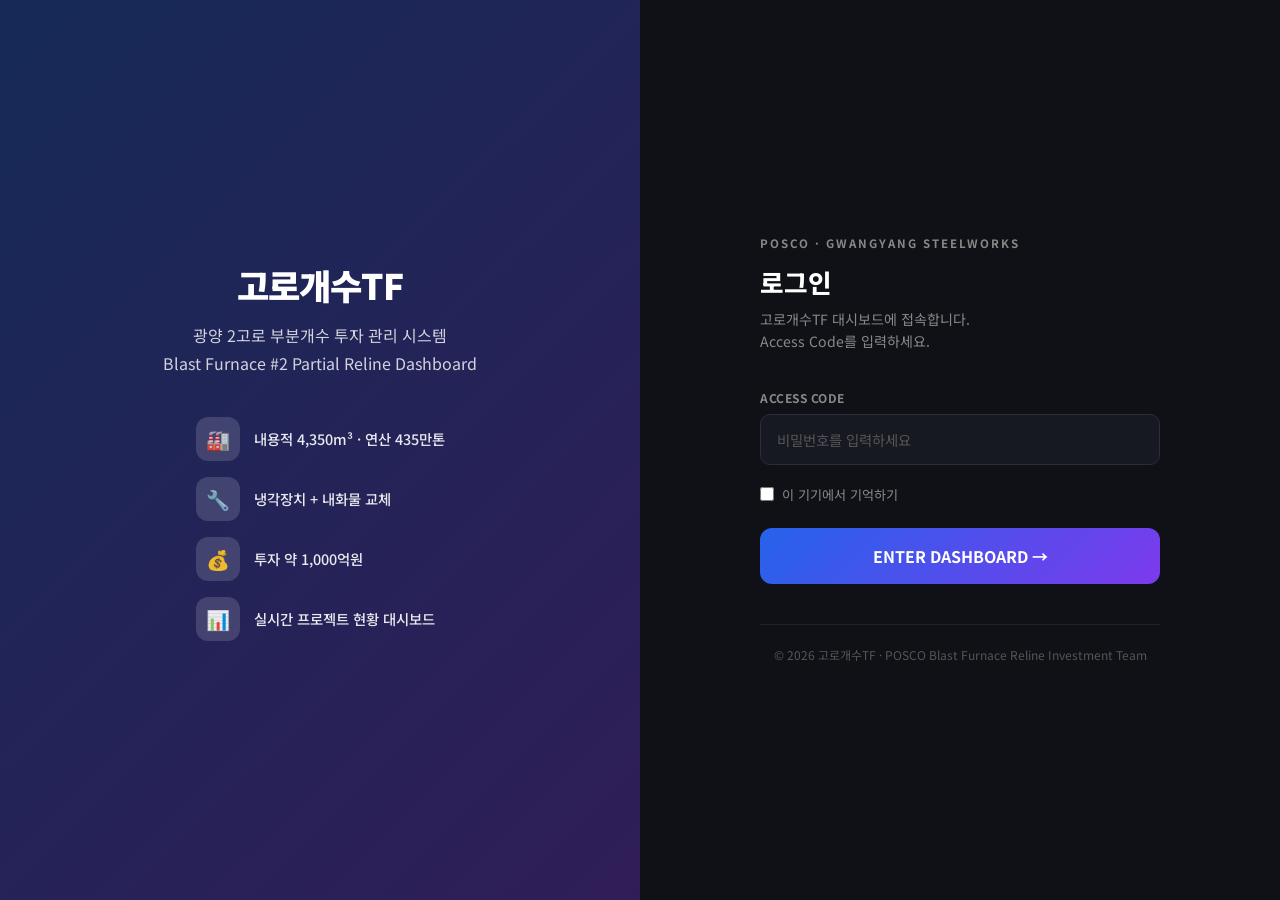
==== commit 0d7c3ee9: "Update admin.html" ====
--- a/admin.html
+++ b/admin.html
@@ -7,59 +7,79 @@
 <title>고로개수TF - 관리자</title>
 <link rel="stylesheet" href="css/style.css">
 <style>
-.admin-wrap{position:relative;z-index:1;max-width:900px;margin:0 auto;padding:32px 24px 80px}
+.admin-wrap{max-width:900px;margin:0 auto;padding:32px 24px 80px}
 .admin-header{display:flex;align-items:center;justify-content:space-between;margin-bottom:32px}
-.admin-title{font-size:24px;font-weight:800;background:linear-gradient(135deg,#a78bfa,#06b6d4);-webkit-background-clip:text;-webkit-text-fill-color:transparent}
-.admin-back{color:rgba(255,255,255,.4);font-size:13px;text-decoration:none;padding:8px 16px;border:1px solid rgba(255,255,255,.1);border-radius:8px;transition:all .2s}
-.admin-back:hover{color:#fff;border-color:rgba(123,104,238,.4)}
-.section{background:rgba(255,255,255,.03);border:1px solid rgba(255,255,255,.06);border-radius:16px;padding:24px;margin-bottom:20px}
-.section-title{font-size:14px;font-weight:700;color:#a78bfa;margin-bottom:16px;display:flex;align-items:center;gap:8px}
+.admin-title{font-size:1.4rem;font-weight:900;background:linear-gradient(135deg,#2563eb,#7c3aed);-webkit-background-clip:text;-webkit-text-fill-color:transparent}
+.admin-back{color:#888;font-size:.82rem;padding:8px 16px;border:1px solid #e5e7eb;border-radius:8px;transition:all .2s;text-decoration:none;background:#fff}
+.admin-back:hover{color:#2563eb;border-color:#2563eb}
+.section{background:#fff;border:1px solid #e5e7eb;border-radius:16px;padding:24px;margin-bottom:20px;box-shadow:0 2px 12px rgba(0,0,0,.04)}
+.section-title{font-size:.88rem;font-weight:800;color:#4338ca;margin-bottom:16px;display:flex;align-items:center;gap:8px}
 .field{margin-bottom:14px}
-.field label{display:block;font-size:12px;color:rgba(255,255,255,.4);margin-bottom:6px;font-weight:600}
-.field input,.field textarea,.field select{width:100%;padding:10px 14px;background:rgba(255,255,255,.06);border:1px solid rgba(255,255,255,.1);border-radius:10px;color:#fff;font-size:14px;font-family:inherit;outline:none;transition:border .3s}
-.field input:focus,.field textarea:focus{border-color:rgba(123,104,238,.4)}
+.field label{display:block;font-size:.75rem;color:#888;margin-bottom:6px;font-weight:700;text-transform:uppercase;letter-spacing:.5px}
+.field input,.field textarea,.field select{width:100%;padding:10px 14px;background:#f8f9fc;border:1px solid #e5e7eb;border-radius:10px;color:#1a1a2e;font-size:.88rem;font-family:inherit;outline:none;transition:border .3s}
+.field input:focus,.field textarea:focus{border-color:#2563eb;box-shadow:0 0 0 3px rgba(37,99,235,.1)}
 .field textarea{resize:vertical;min-height:60px}
 .row{display:grid;grid-template-columns:1fr 1fr;gap:12px}
 .row3{display:grid;grid-template-columns:1fr 1fr 1fr;gap:12px}
-.ms-row{display:grid;grid-template-columns:2fr 1.5fr 1.5fr 1fr;gap:10px;align-items:end;padding:10px 0;border-bottom:1px solid rgba(255,255,255,.04)}
-.issue-block{background:rgba(255,255,255,.02);border:1px solid rgba(255,255,255,.04);border-radius:12px;padding:16px;margin-bottom:12px}
+.row4{display:grid;grid-template-columns:2fr 1.5fr 1.5fr 1fr;gap:10px;align-items:end;padding:10px 0;border-bottom:1px solid #f3f4f6}
+.link-block{background:#f8f9fc;border:1px solid #e5e7eb;border-radius:12px;padding:16px;margin-bottom:12px}
 .btn-row{display:flex;gap:10px;margin-top:24px}
-.btn-save{padding:14px 32px;background:linear-gradient(135deg,#7b68ee,#06b6d4);border:none;border-radius:12px;color:#fff;font-size:15px;font-weight:700;cursor:pointer;transition:all .2s;font-family:inherit}
-.btn-save:hover{transform:translateY(-2px);box-shadow:0 8px 30px rgba(123,104,238,.3)}
-.btn-copy{padding:14px 32px;background:rgba(255,255,255,.06);border:1px solid rgba(255,255,255,.1);border-radius:12px;color:#fff;font-size:15px;font-weight:600;cursor:pointer;transition:all .2s;font-family:inherit}
-.btn-copy:hover{border-color:rgba(123,104,238,.4)}
-.btn-add{padding:8px 16px;background:rgba(123,104,238,.1);border:1px solid rgba(123,104,238,.2);border-radius:8px;color:#a78bfa;font-size:12px;font-weight:600;cursor:pointer;font-family:inherit;transition:all .2s}
-.btn-add:hover{background:rgba(123,104,238,.2)}
-.btn-del{padding:6px 12px;background:rgba(239,68,68,.1);border:1px solid rgba(239,68,68,.2);border-radius:8px;color:#fca5a5;font-size:11px;cursor:pointer;font-family:inherit}
-.toast{position:fixed;bottom:30px;left:50%;transform:translateX(-50%);padding:14px 28px;border-radius:12px;font-size:14px;font-weight:600;z-index:999;display:none;animation:toastIn .3s ease}
-.toast.success{background:rgba(16,185,129,.15);border:1px solid rgba(16,185,129,.3);color:#6ee7b7}
-.toast.error{background:rgba(239,68,68,.15);border:1px solid rgba(239,68,68,.3);color:#fca5a5}
+.btn-save{padding:14px 32px;background:linear-gradient(135deg,#2563eb,#7c3aed);border:none;border-radius:12px;color:#fff;font-size:.92rem;font-weight:700;cursor:pointer;transition:all .2s;font-family:inherit}
+.btn-save:hover{transform:translateY(-2px);box-shadow:0 8px 24px rgba(37,99,235,.3)}
+.btn-copy{padding:14px 32px;background:#fff;border:1.5px solid #e5e7eb;border-radius:12px;color:#555;font-size:.92rem;font-weight:600;cursor:pointer;transition:all .2s;font-family:inherit}
+.btn-copy:hover{border-color:#2563eb;color:#2563eb}
+.btn-add{padding:8px 16px;background:#e0e7ff;border:none;border-radius:8px;color:#4338ca;font-size:.78rem;font-weight:700;cursor:pointer;font-family:inherit;transition:all .2s}
+.btn-add:hover{background:#c7d2fe}
+.btn-del{padding:6px 12px;background:#fef2f2;border:none;border-radius:8px;color:#dc2626;font-size:.72rem;font-weight:600;cursor:pointer;font-family:inherit}
+.toast{position:fixed;bottom:30px;left:50%;transform:translateX(-50%);padding:14px 28px;border-radius:12px;font-size:.88rem;font-weight:600;z-index:999;display:none;animation:toastIn .3s ease}
+.toast.success{background:#f0fdf4;border:1px solid #bbf7d0;color:#16a34a}
+.toast.error{background:#fef2f2;border:1px solid #fecaca;color:#dc2626}
 @keyframes toastIn{from{opacity:0;transform:translateX(-50%) translateY(20px)}to{opacity:1;transform:translateX(-50%) translateY(0)}}
-.token-section{margin-bottom:20px}
 .token-input{display:flex;gap:10px}
 .token-input input{flex:1}
-.token-input button{padding:10px 20px;background:rgba(123,104,238,.15);border:1px solid rgba(123,104,238,.3);border-radius:10px;color:#a78bfa;font-size:13px;font-weight:600;cursor:pointer;font-family:inherit;white-space:nowrap}
+.token-input button{padding:10px 20px;background:#e0e7ff;border:none;border-radius:10px;color:#4338ca;font-size:.82rem;font-weight:700;cursor:pointer;font-family:inherit;white-space:nowrap}
+.track-block{background:#f8f9fc;border:1px solid #e5e7eb;border-radius:12px;padding:16px;margin-bottom:12px}
 </style>
 </head>
 <body>
-<div class="bg-orbs"><div class="orb orb1"></div><div class="orb orb2"></div><div class="orb orb3"></div></div>
 <div class="admin-wrap">
 <div class="admin-header">
   <div class="admin-title">⚙️ 관리자 페이지</div>
   <a href="dashboard.html" class="admin-back">← 대시보드로 돌아가기</a>
 </div>
 
-<!-- 토큰 설정 -->
-<div class="section token-section">
-  <div class="section-title">🔑 GitHub 토큰 (최초 1회 설정)</div>
+<!-- 토큰 -->
+<div class="section">
+  <div class="section-title">🔑 GitHub 토큰 (최초 1회)</div>
   <div class="token-input">
     <input type="password" id="ghToken" placeholder="ghp_xxxx... 토큰 붙여넣기">
     <button onclick="saveToken()">저장</button>
   </div>
-  <div style="font-size:11px;color:rgba(255,255,255,.25);margin-top:8px" id="tokenStatus">토큰이 설정되지 않았습니다</div>
-</div>
-
-<!-- 프로젝트 KPI -->
+  <div style="font-size:.72rem;color:#999;margin-top:8px" id="tokenStatus">토큰이 설정되지 않았습니다</div>
+</div>
+
+<!-- 히어로 문구 -->
+<div class="section">
+  <div class="section-title">🎯 메인 화면 문구</div>
+  <div class="field"><label>상단 뱃지</label><input type="text" id="heroBadge"></div>
+  <div class="field"><label>제목 (줄바꿈: &lt;br&gt;)</label><input type="text" id="heroTitle"></div>
+  <div class="field"><label>설명 (줄바꿈: &lt;br&gt;)</label><textarea id="heroDesc"></textarea></div>
+</div>
+
+<!-- 섹션 제목 -->
+<div class="section">
+  <div class="section-title">📌 섹션 제목</div>
+  <div class="row">
+    <div class="field"><label>최근실적</label><input type="text" id="secTrackRecord"></div>
+    <div class="field"><label>Key Metrics</label><input type="text" id="secKeyMetrics"></div>
+  </div>
+  <div class="row">
+    <div class="field"><label>마일스톤</label><input type="text" id="secMilestone"></div>
+    <div class="field"><label>Explore</label><input type="text" id="secExplore"></div>
+  </div>
+</div>
+
+<!-- KPI -->
 <div class="section">
   <div class="section-title">📊 프로젝트 KPI</div>
   <div class="row3">
@@ -68,31 +88,37 @@
     <div class="field"><label>집행 예산 (억원)</label><input type="number" id="budgetSpent"></div>
   </div>
   <div class="row3">
-    <div class="field"><label>무재해 일수</label><input type="number" id="safetyDays"></div>
-    <div class="field"><label>핵심 이슈 건수</label><input type="number" id="issueCount"></div>
+    <div class="field"><label>중대재해 (건)</label><input type="number" id="severeAccident"></div>
+    <div class="field"><label>안전과정지표 (점)</label><input type="number" id="safetyScore" step="0.1"></div>
     <div class="field"><label>목표일</label><input type="text" id="targetDate" placeholder="2026-12-31"></div>
   </div>
 </div>
 
-<!-- 마일스톤 -->
-<div class="section">
-  <div class="section-title">🗓️ 마일스톤 <button class="btn-add" onclick="addMilestone()" style="margin-left:auto">+ 추가</button></div>
-  <div id="msContainer"></div>
-</div>
-
-<!-- 이슈 -->
-<div class="section">
-  <div class="section-title">⚠️ 이슈 <button class="btn-add" onclick="addIssue()" style="margin-left:auto">+ 추가</button></div>
-  <div id="issueContainer"></div>
-</div>
-
-<!-- 사진 -->
-<div class="section">
-  <div class="section-title">📷 현장 사진 <button class="btn-add" onclick="addPhoto()" style="margin-left:auto">+ 추가</button></div>
-  <div id="photoContainer"></div>
-</div>
-
-<!-- 저장 버튼 -->
+<!-- 최근실적 -->
+<div class="section">
+  <div class="section-title">🏭 최근실적 <button class="btn-add" onclick="addTrack()" style="margin-left:auto">+ 추가</button></div>
+  <div id="trackContainer"></div>
+</div>
+
+<!-- 마일스톤 사전공사 -->
+<div class="section">
+  <div class="section-title">🗓️ 마일스톤 — 사전공사 <button class="btn-add" onclick="addMS('사전공사')" style="margin-left:auto">+ 추가</button></div>
+  <div id="msContainer-pre"></div>
+</div>
+
+<!-- 마일스톤 본공사 -->
+<div class="section">
+  <div class="section-title">🗓️ 마일스톤 — 본공사 <button class="btn-add" onclick="addMS('본공사')" style="margin-left:auto">+ 추가</button></div>
+  <div id="msContainer-main"></div>
+</div>
+
+<!-- 링크자료 -->
+<div class="section">
+  <div class="section-title">🔗 링크자료 <button class="btn-add" onclick="addLink()" style="margin-left:auto">+ 추가</button></div>
+  <div id="linkContainer"></div>
+</div>
+
+<!-- 저장 -->
 <div class="btn-row">
   <button class="btn-save" onclick="saveToGitHub()">💾 GitHub에 저장 (바로 반영)</button>
   <button class="btn-copy" onclick="copyJSON()">📋 JSON 복사</button>
@@ -104,209 +130,148 @@
 <script src="js/auth.js"></script>
 <script>
 checkAuth();
-
-const REPO_OWNER = 'goropak';
-const REPO_NAME = 'posco-bf-reline';
-const FILE_PATH = 'data/site-data.json';
-var siteData = null;
-
-/* 토큰 관리 */
-function saveToken(){
-  var t=document.getElementById('ghToken').value.trim();
-  if(!t){showToast('토큰을 입력하세요','error');return;}
-  localStorage.setItem('gh_pat',t);
-  document.getElementById('ghToken').value='';
-  updateTokenStatus();
-  showToast('토큰 저장 완료!','success');
-}
-function updateTokenStatus(){
-  var t=localStorage.getItem('gh_pat');
-  var el=document.getElementById('tokenStatus');
-  if(t){el.textContent='✅ 토큰 설정됨 (ghp_...'+t.slice(-4)+')';el.style.color='#6ee7b7';}
-  else{el.textContent='토큰이 설정되지 않았습니다';el.style.color='rgba(255,255,255,.25)';}
-}
-
-/* 데이터 로드 */
-function loadData(){
-  fetch('data/site-data.json?t='+Date.now())
-    .then(function(r){return r.json();})
-    .then(function(d){
-      siteData=d;
-      fillForm(d);
-    })
-    .catch(function(e){showToast('데이터 로드 실패: '+e,'error');});
-}
+var REPO_OWNER='goropak',REPO_NAME='posco-bf-reline',FILE_PATH='data/site-data.json';
+var siteData=null;
+
+function saveToken(){var t=document.getElementById('ghToken').value.trim();if(!t){showToast('토큰을 입력하세요','error');return;}localStorage.setItem('gh_pat',t);document.getElementById('ghToken').value='';updateTokenStatus();showToast('토큰 저장 완료!','success');}
+function updateTokenStatus(){var t=localStorage.getItem('gh_pat');var el=document.getElementById('tokenStatus');if(t){el.textContent='✅ 토큰 설정됨 (ghp_...'+t.slice(-4)+')';el.style.color='#16a34a';}else{el.textContent='토큰이 설정되지 않았습니다';el.style.color='#999';}}
+
+function loadData(){fetch('data/site-data.json?t='+Date.now()).then(function(r){return r.json();}).then(function(d){siteData=d;fillForm(d);}).catch(function(e){showToast('데이터 로드 실패: '+e,'error');});}
 
 function fillForm(d){
+  var h=d.hero||{};
+  document.getElementById('heroBadge').value=h.badge||'';
+  document.getElementById('heroTitle').value=h.title||'';
+  document.getElementById('heroDesc').value=h.desc||'';
+  var s=d.sectionTitles||{};
+  document.getElementById('secTrackRecord').value=s.trackRecord||'';
+  document.getElementById('secKeyMetrics').value=s.keyMetrics||'';
+  document.getElementById('secMilestone').value=s.milestone||'';
+  document.getElementById('secExplore').value=s.explore||'';
   var p=d.project||{};
   document.getElementById('progress').value=p.progress||0;
   document.getElementById('budgetTotal').value=p.budgetTotal||0;
   document.getElementById('budgetSpent').value=p.budgetSpent||0;
-  document.getElementById('safetyDays').value=p.safetyDays||0;
-  document.getElementById('issueCount').value=p.issueCount||0;
+  document.getElementById('severeAccident').value=p.severeAccident||0;
+  document.getElementById('safetyScore').value=p.safetyScore||0;
   document.getElementById('targetDate').value=p.targetDate||'';
-  renderMilestones(d.milestones||[]);
-  renderIssues(d.issues||[]);
-  renderPhotos(d.photos||[]);
-}
-
-/* 마일스톤 */
-function renderMilestones(list){
-  var c=document.getElementById('msContainer');
-  c.innerHTML='';
+  renderTrackAdmin(d.trackRecord||[]);
+  var pre=(d.milestones||[]).filter(function(m){return m.phase==='사전공사';});
+  var main=(d.milestones||[]).filter(function(m){return m.phase==='본공사';});
+  renderMSAdmin('pre',pre);
+  renderMSAdmin('main',main);
+  renderLinks(d.links||[]);
+}
+
+/* 최근실적 관리 */
+function renderTrackAdmin(list){
+  var c=document.getElementById('trackContainer');c.innerHTML='';
+  list.forEach(function(item,i){
+    var div=document.createElement('div');div.className='track-block';
+    div.innerHTML='<div class="row" style="margin-bottom:10px">'
+      +'<div class="field"><label>연도</label><input data-tr="'+i+'" data-key="year" value="'+(item.year||'')+'"></div>'
+      +'<div class="field"><label>상태</label><select data-tr="'+i+'" data-key="status"><option value="done"'+(item.status==='done'?' selected':'')+'>완료</option><option value="current"'+(item.status==='current'?' selected':'')+'>진행중</option><option value="plan"'+(item.status==='plan'?' selected':'')+'>계획</option></select></div></div>'
+      +'<div class="row" style="margin-bottom:10px">'
+      +'<div class="field"><label>1줄 (이름)</label><input data-tr="'+i+'" data-key="line1" value="'+(item.line1||'')+'"></div>'
+      +'<div class="field"><label>2줄 (유형)</label><input data-tr="'+i+'" data-key="line2" value="'+(item.line2||'')+'"></div></div>'
+      +'<button class="btn-del" onclick="delTrack('+i+')">삭제</button>';
+    c.appendChild(div);
+  });
+}
+function addTrack(){if(!siteData.trackRecord)siteData.trackRecord=[];siteData.trackRecord.push({year:'',line1:'',line2:'',status:'plan'});renderTrackAdmin(siteData.trackRecord);}
+function delTrack(i){siteData.trackRecord.splice(i,1);renderTrackAdmin(siteData.trackRecord);}
+
+/* 마일스톤 관리 */
+function renderMSAdmin(type,list){
+  var c=document.getElementById('msContainer-'+type);c.innerHTML='';
   list.forEach(function(m,i){
-    var div=document.createElement('div');
-    div.className='ms-row';
-    div.innerHTML='<div class="field"><label>이름</label><input data-ms="'+i+'" data-key="name" value="'+(m.name||'')+'"></div>'
-      +'<div class="field"><label>계획일</label><input data-ms="'+i+'" data-key="planDate" value="'+(m.planDate||'')+'"></div>'
-      +'<div class="field"><label>실적일</label><input data-ms="'+i+'" data-key="actualDate" value="'+(m.actualDate||'')+'"></div>'
-      +'<div class="field"><label>상태</label><select data-ms="'+i+'" data-key="status">'
-      +'<option value="완료"'+(m.status==='완료'?' selected':'')+'>완료</option>'
-      +'<option value="진행중"'+(m.status==='진행중'?' selected':'')+'>진행중</option>'
-      +'<option value="예정"'+(m.status==='예정'?' selected':'')+'>예정</option>'
-      +'</select><button class="btn-del" style="margin-top:6px" onclick="delMilestone('+i+')">삭제</button></div>';
+    var div=document.createElement('div');div.className='row4';
+    div.innerHTML='<div class="field"><label>이름</label><input data-ms-type="'+type+'" data-ms="'+i+'" data-key="name" value="'+(m.name||'')+'"></div>'
+      +'<div class="field"><label>계획일</label><input data-ms-type="'+type+'" data-ms="'+i+'" data-key="planDate" value="'+(m.planDate||'')+'"></div>'
+      +'<div class="field"><label>실적일</label><input data-ms-type="'+type+'" data-ms="'+i+'" data-key="actualDate" value="'+(m.actualDate||'')+'"></div>'
+      +'<div class="field"><label>상태</label><select data-ms-type="'+type+'" data-ms="'+i+'" data-key="status"><option value="완료"'+(m.status==='완료'?' selected':'')+'>완료</option><option value="진행중"'+(m.status==='진행중'?' selected':'')+'>진행중</option><option value="예정"'+(m.status==='예정'?' selected':'')+'>예정</option></select><button class="btn-del" style="margin-top:6px" onclick="delMS(\''+type+'\','+i+')">삭제</button></div>';
     c.appendChild(div);
   });
 }
-function addMilestone(){
-  if(!siteData.milestones) siteData.milestones=[];
-  siteData.milestones.push({name:'',planDate:'',actualDate:null,status:'예정'});
-  renderMilestones(siteData.milestones);
-}
-function delMilestone(i){
-  siteData.milestones.splice(i,1);
-  renderMilestones(siteData.milestones);
-}
-
-/* 이슈 */
-function renderIssues(list){
-  var c=document.getElementById('issueContainer');
-  c.innerHTML='';
-  list.forEach(function(issue,i){
-    var div=document.createElement('div');
-    div.className='issue-block';
-    div.innerHTML='<div class="row" style="margin-bottom:10px">'
-      +'<div class="field"><label>제목</label><input data-iss="'+i+'" data-key="title" value="'+(issue.title||'')+'"></div>'
-      +'<div class="field"><label>등급</label><select data-iss="'+i+'" data-key="level">'
-      +'<option value="red"'+(issue.level==='red'?' selected':'')+'>🔴 긴급</option>'
-      +'<option value="yellow"'+(issue.level==='yellow'?' selected':'')+'>🟡 주의</option>'
-      +'<option value="green"'+(issue.level==='green'?' selected':'')+'>🟢 완료</option>'
-      +'</select></div></div>'
-      +'<div class="field"><label>조치사항</label><textarea data-iss="'+i+'" data-key="action">'+(issue.action||'')+'</textarea></div>'
-      +'<div class="row"><div class="field"><label>기한</label><input data-iss="'+i+'" data-key="dueDate" value="'+(issue.dueDate||'')+'"></div>'
-      +'<div style="display:flex;align-items:end"><button class="btn-del" onclick="delIssue('+i+')">삭제</button></div></div>';
+function addMS(phase){if(!siteData.milestones)siteData.milestones=[];siteData.milestones.push({phase:phase,name:'',planDate:'',actualDate:null,status:'예정'});var type=phase==='사전공사'?'pre':'main';var list=siteData.milestones.filter(function(m){return m.phase===phase;});renderMSAdmin(type,list);}
+function delMS(type,i){var phase=type==='pre'?'사전공사':'본공사';var list=siteData.milestones.filter(function(m){return m.phase===phase;});var target=list[i];var idx=siteData.milestones.indexOf(target);if(idx!==-1)siteData.milestones.splice(idx,1);list=siteData.milestones.filter(function(m){return m.phase===phase;});renderMSAdmin(type,list);}
+
+/* 링크 관리 */
+function renderLinks(list){
+  var c=document.getElementById('linkContainer');c.innerHTML='';
+  list.forEach(function(link,i){
+    var div=document.createElement('div');div.className='link-block';
+    div.innerHTML='<div class="row" style="margin-bottom:10px"><div class="field"><label>이름</label><input data-lnk="'+i+'" data-key="name" value="'+(link.name||'')+'"></div><div class="field"><label>카테고리</label><input data-lnk="'+i+'" data-key="category" value="'+(link.category||'')+'"></div></div>'
+      +'<div class="row" style="margin-bottom:10px"><div class="field"><label>URL</label><input data-lnk="'+i+'" data-key="url" value="'+(link.url||'')+'"></div><div class="field"><label>설명</label><input data-lnk="'+i+'" data-key="desc" value="'+(link.desc||'')+'"></div></div>'
+      +'<button class="btn-del" onclick="delLink('+i+')">삭제</button>';
     c.appendChild(div);
   });
 }
-function addIssue(){
-  if(!siteData.issues) siteData.issues=[];
-  var newId=siteData.issues.length>0?Math.max.apply(null,siteData.issues.map(function(x){return x.id||0;}))+1:1;
-  siteData.issues.push({id:newId,level:'yellow',title:'',action:'',dueDate:''});
-  renderIssues(siteData.issues);
-}
-function delIssue(i){
-  siteData.issues.splice(i,1);
-  renderIssues(siteData.issues);
-}
-
-/* 사진 */
-function renderPhotos(list){
-  var c=document.getElementById('photoContainer');
-  c.innerHTML='';
-  list.forEach(function(p,i){
-    var div=document.createElement('div');
-    div.className='ms-row';
-    div.innerHTML='<div class="field"><label>캡션</label><input data-ph="'+i+'" data-key="caption" value="'+(p.caption||'')+'"></div>'
-      +'<div class="field"><label>날짜</label><input data-ph="'+i+'" data-key="date" value="'+(p.date||'')+'"></div>'
-      +'<div class="field"><label>파일명</label><input data-ph="'+i+'" data-key="filename" value="'+(p.filename||'')+'"></div>'
-      +'<div style="display:flex;align-items:end"><button class="btn-del" onclick="delPhoto('+i+')">삭제</button></div>';
-    c.appendChild(div);
-  });
-}
-function addPhoto(){
-  if(!siteData.photos) siteData.photos=[];
-  siteData.photos.push({filename:'',caption:'',date:''});
-  renderPhotos(siteData.photos);
-}
-function delPhoto(i){
-  siteData.photos.splice(i,1);
-  renderPhotos(siteData.photos);
-}
-
-/* 폼에서 데이터 수집 */
+function addLink(){if(!siteData.links)siteData.links=[];siteData.links.push({category:'',name:'',url:'',desc:''});renderLinks(siteData.links);}
+function delLink(i){siteData.links.splice(i,1);renderLinks(siteData.links);}
+
+/* 데이터 수집 */
 function collectData(){
   siteData.meta.updatedAt=new Date().toLocaleString('ko-KR',{timeZone:'Asia/Seoul'});
+  siteData.hero.badge=document.getElementById('heroBadge').value;
+  siteData.hero.title=document.getElementById('heroTitle').value;
+  siteData.hero.desc=document.getElementById('heroDesc').value;
+  siteData.sectionTitles.trackRecord=document.getElementById('secTrackRecord').value;
+  siteData.sectionTitles.keyMetrics=document.getElementById('secKeyMetrics').value;
+  siteData.sectionTitles.milestone=document.getElementById('secMilestone').value;
+  siteData.sectionTitles.explore=document.getElementById('secExplore').value;
   siteData.project.progress=parseInt(document.getElementById('progress').value)||0;
   siteData.project.budgetTotal=parseInt(document.getElementById('budgetTotal').value)||0;
   siteData.project.budgetSpent=parseInt(document.getElementById('budgetSpent').value)||0;
-  siteData.project.safetyDays=parseInt(document.getElementById('safetyDays').value)||0;
-  siteData.project.issueCount=parseInt(document.getElementById('issueCount').value)||0;
+  siteData.project.severeAccident=parseInt(document.getElementById('severeAccident').value)||0;
+  siteData.project.safetyScore=parseFloat(document.getElementById('safetyScore').value)||0;
   siteData.project.targetDate=document.getElementById('targetDate').value;
 
-  document.querySelectorAll('[data-ms]').forEach(function(el){
-    var i=parseInt(el.getAttribute('data-ms'));
+  /* 최근실적 수집 */
+  document.querySelectorAll('[data-tr]').forEach(function(el){
+    var i=parseInt(el.getAttribute('data-tr'));
     var k=el.getAttribute('data-key');
-    if(siteData.milestones[i]) siteData.milestones[i][k]=el.value||(k==='actualDate'?null:'');
-  });
-
-  document.querySelectorAll('[data-iss]').forEach(function(el){
-    var i=parseInt(el.getAttribute('data-iss'));
+    if(siteData.trackRecord[i])siteData.trackRecord[i][k]=el.value;
+  });
+
+  /* 마일스톤 수집 */
+  ['pre','main'].forEach(function(type){
+    var phase=type==='pre'?'사전공사':'본공사';
+    var list=siteData.milestones.filter(function(m){return m.phase===phase;});
+    document.querySelectorAll('[data-ms-type="'+type+'"]').forEach(function(el){
+      var i=parseInt(el.getAttribute('data-ms'));
+      var k=el.getAttribute('data-key');
+      if(list[i]){if(k==='actualDate'){list[i][k]=el.value||null;}else{list[i][k]=el.value;}}
+    });
+  });
+
+  /* 링크 수집 */
+  document.querySelectorAll('[data-lnk]').forEach(function(el){
+    var i=parseInt(el.getAttribute('data-lnk'));
     var k=el.getAttribute('data-key');
-    if(siteData.issues[i]) siteData.issues[i][k]=el.tagName==='TEXTAREA'?el.value:el.value;
-  });
-
-  document.querySelectorAll('[data-ph]').forEach(function(el){
-    var i=parseInt(el.getAttribute('data-ph'));
-    var k=el.getAttribute('data-key');
-    if(siteData.photos[i]) siteData.photos[i][k]=el.value;
-  });
-
+    if(siteData.links[i])siteData.links[i][k]=el.value;
+  });
   return siteData;
 }
 
-/* GitHub API 저장 */
 function saveToGitHub(){
   var token=localStorage.getItem('gh_pat');
   if(!token){showToast('먼저 GitHub 토큰을 설정하세요','error');return;}
   var data=collectData();
   var content=btoa(unescape(encodeURIComponent(JSON.stringify(data,null,2))));
   var url='https://api.github.com/repos/'+REPO_OWNER+'/'+REPO_NAME+'/contents/'+FILE_PATH;
-
   fetch(url,{headers:{'Authorization':'token '+token}})
     .then(function(r){return r.json();})
     .then(function(info){
-      return fetch(url,{
-        method:'PUT',
-        headers:{'Authorization':'token '+token,'Content-Type':'application/json'},
-        body:JSON.stringify({message:'데이터 업데이트 '+new Date().toLocaleString('ko-KR'),content:content,sha:info.sha})
-      });
+      return fetch(url,{method:'PUT',headers:{'Authorization':'token '+token,'Content-Type':'application/json'},body:JSON.stringify({message:'관리자 업데이트 '+new Date().toLocaleString('ko-KR'),content:content,sha:info.sha})});
     })
-    .then(function(r){
-      if(r.ok){showToast('✅ 저장 완료! 1~2분 후 사이트에 반영됩니다','success');}
-      else{r.json().then(function(e){showToast('저장 실패: '+e.message,'error');});}
-    })
+    .then(function(r){if(r.ok){showToast('✅ 저장 완료! 1~2분 후 반영','success');}else{r.json().then(function(e){showToast('저장 실패: '+e.message,'error');});}})
     .catch(function(e){showToast('오류: '+e,'error');});
 }
 
-/* JSON 클립보드 복사 */
-function copyJSON(){
-  var data=collectData();
-  var text=JSON.stringify(data,null,2);
-  navigator.clipboard.writeText(text).then(function(){
-    showToast('📋 JSON 복사 완료! GitHub에 붙여넣기하세요','success');
-  });
-}
-
-/* 토스트 */
-function showToast(msg,type){
-  var t=document.getElementById('toast');
-  t.textContent=msg;
-  t.className='toast '+type;
-  t.style.display='block';
-  setTimeout(function(){t.style.display='none';},4000);
-}
-
-/* 초기화 */
+function copyJSON(){var data=collectData();navigator.clipboard.writeText(JSON.stringify(data,null,2)).then(function(){showToast('📋 JSON 복사 완료!','success');});}
+function showToast(msg,type){var t=document.getElementById('toast');t.textContent=msg;t.className='toast '+type;t.style.display='block';setTimeout(function(){t.style.display='none';},4000);}
+
 updateTokenStatus();
 loadData();
 </script>
--- a/css/style.css
+++ b/css/style.css
@@ -1,406 +1,146 @@
-/* ============================================
-   고로개수TF - Stripe Style Dark Theme
-   ============================================ */
+/* ══════════════════════════════════════
+   고로개수TF - Light Theme (RF Style)
+   ══════════════════════════════════════ */
+@import url('https://fonts.googleapis.com/css2?family=Noto+Sans+KR:wght@400;500;600;700;800;900&display=swap');
 
-@import url('https://fonts.googleapis.com/css2?family=Inter:wght@300;400;500;600;700;800;900&display=swap');
+*,*::before,*::after{margin:0;padding:0;box-sizing:border-box}
+html{scroll-behavior:smooth}
+body{font-family:'Noto Sans KR',-apple-system,BlinkMacSystemFont,sans-serif;color:#1a1a2e;background:#f8f9fc;line-height:1.75;-webkit-font-smoothing:antialiased}
+a{text-decoration:none;color:inherit}
+img{max-width:100%;display:block}
 
-/* ── 기본 리셋 ── */
-* { margin: 0; padding: 0; box-sizing: border-box; }
-html { scroll-behavior: smooth; }
-body {
-  font-family: 'Inter', 'Pretendard', 'Apple SD Gothic Neo', 'Malgun Gothic', sans-serif;
-  background: #0a0014;
-  color: #fff;
-  overflow-x: hidden;
+/* ── 헤더 ── */
+.header{position:sticky;top:0;z-index:1000;height:64px;display:flex;align-items:center;background:rgba(255,255,255,.88);backdrop-filter:blur(16px);border-bottom:1px solid rgba(0,0,0,.06);padding:0 40px}
+.header .logo-area{display:flex;align-items:center;gap:12px}
+.logo-mark{width:36px;height:36px;border-radius:10px;background:linear-gradient(135deg,#2563eb,#7c3aed);display:flex;align-items:center;justify-content:center;font-size:13px;font-weight:800;color:#fff}
+.logo-text{font-size:1.1rem;font-weight:800;background:linear-gradient(135deg,#2563eb,#7c3aed);-webkit-background-clip:text;-webkit-text-fill-color:transparent}
+.logo-text span{font-weight:500;font-size:.78rem;-webkit-text-fill-color:#999;margin-left:8px}
+.header nav{display:flex;gap:4px;margin-left:auto;margin-right:20px}
+.header nav a{color:#555;font-size:.85rem;font-weight:500;padding:8px 16px;border-radius:8px;transition:all .2s}
+.header nav a:hover,.header nav a.active{color:#2563eb;background:#eef2ff}
+.update-badge{font-size:.72rem;color:#999;padding:6px 12px;border:1px solid #e5e7eb;border-radius:8px;background:#fff}
+.header-right{display:flex;align-items:center;gap:10px}
+.header-btn{padding:6px 14px;border-radius:8px;font-size:.78rem;font-weight:600;border:1px solid #e5e7eb;background:#fff;color:#555;cursor:pointer;font-family:inherit;transition:all .2s;text-decoration:none;display:inline-flex;align-items:center;gap:4px}
+.header-btn:hover{border-color:#2563eb;color:#2563eb}
+.header-btn.logout:hover{border-color:#dc2626;color:#dc2626}
+
+/* ── 히어로 ── */
+.hero{padding:80px 0 60px;text-align:center;background:linear-gradient(180deg,#eef2ff 0%,#f8f9fc 100%)}
+.hero-badge{display:inline-block;padding:6px 18px;border-radius:50px;background:#e0e7ff;color:#4338ca;font-size:.78rem;font-weight:700;margin-bottom:20px;letter-spacing:-.02em}
+.hero h1{font-size:clamp(1.8rem,4vw,2.8rem);font-weight:900;line-height:1.3;margin-bottom:16px;letter-spacing:-.03em;color:#1a1a2e}
+.hero h1 .gradient{background:linear-gradient(135deg,#2563eb,#7c3aed);-webkit-background-clip:text;-webkit-text-fill-color:transparent}
+.hero p{max-width:560px;margin:0 auto;font-size:1rem;color:#666;line-height:1.8}
+
+/* ── 메인 컨테이너 ── */
+.content-wrap{min-height:100vh}
+.main{max-width:1140px;margin:0 auto;padding:32px 24px 80px}
+
+/* ── 섹션 타이틀 ── */
+.sec-head{display:flex;align-items:center;gap:12px;margin:48px 0 24px}
+.sec-icon{width:32px;height:32px;border-radius:10px;display:flex;align-items:center;justify-content:center;font-size:1rem;background:#e0e7ff;color:#4338ca}
+.sec-label{font-size:.95rem;font-weight:800;letter-spacing:-.02em;color:#1a1a2e}
+.sec-line{flex:1;height:1px;background:linear-gradient(90deg,#e5e7eb,transparent)}
+
+/* ── 최근실적 타임라인 ── */
+.track-section{background:#fff;border:1px solid #e5e7eb;border-radius:16px;padding:32px;overflow-x:auto;box-shadow:0 2px 12px rgba(0,0,0,.04)}
+.track-row{display:flex;gap:0;min-width:1000px;position:relative;padding:20px 0}
+.track-rail{position:absolute;top:28px;left:30px;right:30px;height:3px;background:#e5e7eb;border-radius:2px}
+.track-item{flex:1;text-align:center;position:relative;z-index:2;min-width:90px}
+.track-dot{width:18px;height:18px;border-radius:50%;margin:0 auto 12px;position:relative}
+.track-dot.done{background:linear-gradient(135deg,#2563eb,#7c3aed);box-shadow:0 0 12px rgba(37,99,235,.3)}
+.track-dot.current{background:linear-gradient(135deg,#f59e0b,#ef4444);box-shadow:0 0 16px rgba(245,158,11,.4);animation:dotPulse 2s infinite}
+.track-dot.plan{background:#e5e7eb;border:2px solid #d1d5db}
+@keyframes dotPulse{0%,100%{box-shadow:0 0 12px rgba(245,158,11,.4)}50%{box-shadow:0 0 24px rgba(245,158,11,.2)}}
+.track-year{font-size:.95rem;font-weight:800;color:#1a1a2e}
+.track-line1{font-size:.82rem;color:#555;margin-top:4px;font-weight:600;line-height:1.4}
+.track-line2{font-size:.78rem;color:#888;line-height:1.4}
+.track-badge{display:inline-block;font-size:.68rem;padding:2px 10px;border-radius:50px;margin-top:6px;font-weight:700}
+.track-badge.done-b{background:#e0e7ff;color:#4338ca}
+.track-badge.current-b{background:#fef3c7;color:#d97706}
+.track-badge.plan-b{background:#f3f4f6;color:#9ca3af}
+
+/* ── KPI 카드 ── */
+.kpi-grid{display:grid;grid-template-columns:repeat(4,1fr);gap:20px}
+.kpi-card{background:#fff;border-radius:16px;padding:28px 24px;border:1px solid #e5e7eb;transition:all .2s;box-shadow:0 2px 12px rgba(0,0,0,.04);position:relative;overflow:hidden}
+.kpi-card:hover{transform:translateY(-4px);box-shadow:0 12px 40px rgba(0,0,0,.08)}
+.kpi-top{display:flex;justify-content:space-between;align-items:center;margin-bottom:16px}
+.kpi-label{font-size:.82rem;font-weight:600;color:#888}
+.kpi-icon{font-size:1.2rem}
+.kpi-num{font-size:2.6rem;font-weight:900;letter-spacing:-1px;line-height:1}
+.kpi-num.purple{background:linear-gradient(135deg,#2563eb,#7c3aed);-webkit-background-clip:text;-webkit-text-fill-color:transparent}
+.kpi-num.cyan{background:linear-gradient(135deg,#0891b2,#06b6d4);-webkit-background-clip:text;-webkit-text-fill-color:transparent}
+.kpi-num.green{background:linear-gradient(135deg,#16a34a,#22c55e);-webkit-background-clip:text;-webkit-text-fill-color:transparent}
+.kpi-num.red{background:linear-gradient(135deg,#dc2626,#ef4444);-webkit-background-clip:text;-webkit-text-fill-color:transparent}
+.kpi-unit{font-size:1rem;font-weight:600;color:#999;margin-left:2px}
+.kpi-sub{font-size:.78rem;color:#aaa;margin-top:8px}
+.kpi-bar{width:100%;height:4px;background:#f3f4f6;border-radius:2px;margin-top:16px;overflow:hidden}
+.kpi-bar-inner{height:100%;border-radius:2px;transition:width 2s cubic-bezier(.4,0,.2,1)}
+.bar-purple{background:linear-gradient(90deg,#2563eb,#7c3aed)}
+.bar-cyan{background:linear-gradient(90deg,#0891b2,#06b6d4)}
+.bar-green{background:linear-gradient(90deg,#16a34a,#22c55e)}
+.bar-red{background:linear-gradient(90deg,#dc2626,#ef4444)}
+
+/* ── 마일스톤 ── */
+.ms-tabs{display:flex;gap:8px;margin-bottom:20px}
+.ms-tab{padding:10px 24px;border-radius:10px;border:1.5px solid #e5e7eb;background:#fff;font-size:.88rem;font-weight:600;cursor:pointer;transition:all .2s;color:#666;font-family:inherit}
+.ms-tab.active{background:linear-gradient(135deg,#2563eb,#7c3aed);color:#fff;border-color:transparent}
+.ms-tab:hover:not(.active){border-color:#2563eb;color:#2563eb}
+.ms-panel{display:none}
+.ms-panel.active{display:block}
+.ms-wrap{background:#fff;border:1px solid #e5e7eb;border-radius:16px;padding:32px;overflow-x:auto;box-shadow:0 2px 12px rgba(0,0,0,.04)}
+.ms-track{display:flex;align-items:flex-start;min-width:800px;position:relative;padding:8px 0}
+.ms-rail{position:absolute;top:22px;left:40px;right:40px;height:3px;background:#e5e7eb;border-radius:2px}
+.ms-rail-fill{height:100%;border-radius:2px;background:linear-gradient(90deg,#2563eb,#7c3aed);transition:width 1.5s ease}
+.ms-item{flex:1;text-align:center;position:relative;z-index:2}
+.ms-dot{width:44px;height:44px;border-radius:50%;margin:0 auto 12px;display:flex;align-items:center;justify-content:center;font-size:13px;font-weight:700;transition:all .3s}
+.ms-dot.done{background:linear-gradient(135deg,#2563eb,#7c3aed);color:#fff;box-shadow:0 4px 16px rgba(37,99,235,.25)}
+.ms-dot.active{background:#fff;border:3px solid #2563eb;color:#2563eb;box-shadow:0 0 0 6px rgba(37,99,235,.1);animation:msPulse 2.5s infinite}
+.ms-dot.pending{background:#f3f4f6;border:2px solid #e5e7eb;color:#ccc}
+@keyframes msPulse{0%,100%{box-shadow:0 0 0 6px rgba(37,99,235,.1)}50%{box-shadow:0 0 0 14px rgba(37,99,235,0)}}
+.ms-name{font-size:.85rem;font-weight:700;color:#1a1a2e}
+.ms-date{font-size:.75rem;color:#999;margin-top:4px}
+.ms-status{display:inline-block;margin-top:6px;padding:2px 10px;border-radius:50px;font-size:.7rem;font-weight:700}
+.ms-status.done{background:#e0e7ff;color:#4338ca}
+.ms-status.active{background:#dbeafe;color:#2563eb}
+.ms-status.pending{background:#f3f4f6;color:#9ca3af}
+
+/* 오늘 마커 */
+.today-marker{position:absolute;top:-8px;transform:translateX(-50%);display:flex;flex-direction:column;align-items:center;z-index:10;pointer-events:none}
+.today-line{width:2px;height:80px;background:linear-gradient(180deg,#ef4444,transparent)}
+.today-label{font-size:.68rem;font-weight:700;color:#fff;background:#ef4444;padding:2px 10px;border-radius:50px;white-space:nowrap}
+
+/* ── 커버 카드 ── */
+.cover-grid{display:grid;grid-template-columns:repeat(5,1fr);gap:20px}
+.cover-card{display:block;background:#fff;border-radius:16px;overflow:hidden;border:1px solid #e5e7eb;transition:all .3s;position:relative;box-shadow:0 2px 12px rgba(0,0,0,.04)}
+.cover-card:hover{transform:translateY(-6px);box-shadow:0 16px 48px rgba(0,0,0,.1)}
+.cover-arrow{position:absolute;top:16px;right:16px;font-size:1rem;color:#d1d5db;transition:all .3s}
+.cover-card:hover .cover-arrow{color:#2563eb;transform:translate(4px,-4px)}
+.cover-top{height:120px;position:relative;display:flex;align-items:center;justify-content:center;overflow:hidden;background:linear-gradient(180deg,#eef2ff,#f8f9fc)}
+.cover-top .glow{position:absolute;width:100px;height:100px;border-radius:50%;filter:blur(40px);opacity:.3;transition:opacity .3s}
+.cover-card:hover .glow{opacity:.5}
+.g-purple{background:#7c3aed}.g-cyan{background:#06b6d4}.g-green{background:#16a34a}.g-pink{background:#ec4899}.g-yellow{background:#f59e0b}
+.cover-top .emoji{font-size:2.4rem;position:relative;z-index:2;transition:transform .3s}
+.cover-card:hover .emoji{transform:scale(1.15)}
+.cover-bottom{padding:18px}
+.cover-name{font-size:.95rem;font-weight:800;color:#1a1a2e;margin-bottom:4px}
+.cover-desc{font-size:.78rem;color:#999;line-height:1.5}
+
+/* ── 푸터 ── */
+.footer{text-align:center;padding:40px;font-size:.75rem;color:#999;border-top:1px solid #e5e7eb;background:#fff}
+
+/* ── 스크롤 애니메이션 ── */
+.fade-up{opacity:0;transform:translateY(30px);transition:all .6s cubic-bezier(.4,0,.2,1)}
+.fade-up.show{opacity:1;transform:translateY(0)}
+
+/* ── 반응형 ── */
+@media(max-width:1024px){
+  .kpi-grid,.cover-grid{grid-template-columns:repeat(2,1fr)}
+  .hero h1{font-size:1.8rem}
 }
-
-/* ── 공통 유틸 ── */
-.hidden { display: none; }
-a { color: inherit; text-decoration: none; }
-
-/* ============================================
-   배경 오브 (보라/파랑/핑크 글로우)
-   ============================================ */
-.bg-orbs {
-  position: fixed; inset: 0; z-index: 0;
-  pointer-events: none; overflow: hidden;
+@media(max-width:768px){
+  .header{flex-wrap:wrap;height:auto;padding:12px 20px;gap:8px}
+  .header nav{display:none}
+  .kpi-grid,.cover-grid{grid-template-columns:1fr}
+  .hero{padding:60px 20px 40px}
+  .main{padding:20px 16px 60px}
 }
-.orb {
-  position: absolute; border-radius: 50%;
-  filter: blur(100px); opacity: 0.35;
-  animation: orbFloat 20s ease-in-out infinite;
-}
-.orb1 { width: 800px; height: 800px; background: radial-gradient(circle, #7b68ee, #4f46e5); top: -300px; left: -200px; }
-.orb2 { width: 600px; height: 600px; background: radial-gradient(circle, #06b6d4, #0ea5e9); top: 40%; right: -200px; animation-delay: -7s; }
-.orb3 { width: 500px; height: 500px; background: radial-gradient(circle, #a855f7, #ec4899); bottom: -200px; left: 30%; animation-delay: -14s; }
-@keyframes orbFloat {
-  0%, 100% { transform: translate(0, 0) scale(1); }
-  33% { transform: translate(30px, -40px) scale(1.05); }
-  66% { transform: translate(-20px, 30px) scale(0.95); }
-}
-
-/* ============================================
-   로그인 페이지
-   ============================================ */
-.login-body { overflow: hidden; height: 100vh; }
-
-/* 배경 영상 */
-.video-bg { position: fixed; inset: 0; z-index: 0; overflow: hidden; }
-.video-bg video { width: 100%; height: 100%; object-fit: cover; }
-
-/* 오버레이 */
-.login-overlay {
-  position: fixed; inset: 0; z-index: 1;
-  background:
-    linear-gradient(180deg, rgba(0,0,0,0.5) 0%, rgba(10,0,20,0.7) 50%, rgba(10,0,20,0.9) 100%),
-    linear-gradient(135deg, rgba(123,104,238,0.15) 0%, transparent 50%, rgba(234,88,12,0.1) 100%);
-}
-
-/* 불꽃 파티클 */
-.particles { position: fixed; inset: 0; z-index: 2; pointer-events: none; overflow: hidden; }
-.particle {
-  position: absolute; bottom: -10px; border-radius: 50%;
-  animation: rise linear infinite; opacity: 0;
-}
-@keyframes rise {
-  0% { opacity: 0; transform: translateY(0) scale(1); }
-  10% { opacity: 1; }
-  90% { opacity: 0.6; }
-  100% { opacity: 0; transform: translateY(-100vh) scale(0); }
-}
-
-/* 로그인 박스 */
-.login-wrap {
-  position: fixed; inset: 0; z-index: 10;
-  display: flex; align-items: center; justify-content: center;
-}
-.login-box {
-  background: rgba(10, 0, 20, 0.6);
-  backdrop-filter: blur(40px); -webkit-backdrop-filter: blur(40px);
-  border: 1px solid rgba(255, 255, 255, 0.08);
-  border-radius: 28px; padding: 56px 48px; text-align: center;
-  max-width: 440px; width: 92%;
-  box-shadow: 0 40px 100px rgba(0, 0, 0, 0.6), 0 0 80px rgba(234, 88, 12, 0.08);
-  animation: boxIn 1s ease forwards;
-}
-@keyframes boxIn {
-  from { opacity: 0; transform: translateY(30px) scale(0.96); }
-  to { opacity: 1; transform: translateY(0) scale(1); }
-}
-.login-eyebrow {
-  display: inline-block; padding: 6px 18px; border-radius: 20px;
-  font-size: 11px; font-weight: 600; letter-spacing: 2px; text-transform: uppercase;
-  background: linear-gradient(135deg, rgba(234,88,12,0.15), rgba(123,104,238,0.15));
-  border: 1px solid rgba(234, 88, 12, 0.2); color: rgba(255, 255, 255, 0.5);
-  margin-bottom: 24px;
-}
-.login-title {
-  font-size: 40px; font-weight: 900; line-height: 1.15; margin-bottom: 8px; letter-spacing: -1px;
-  background: linear-gradient(135deg, #fff 0%, #fed7aa 40%, #fb923c 70%, #7b68ee 100%);
-  -webkit-background-clip: text; -webkit-text-fill-color: transparent;
-}
-.login-sub {
-  font-size: 14px; color: rgba(255, 255, 255, 0.3);
-  margin-bottom: 40px; line-height: 1.7;
-}
-.input-wrap { position: relative; margin-bottom: 16px; }
-.input-wrap input {
-  width: 100%; padding: 18px 20px 18px 48px;
-  background: rgba(255, 255, 255, 0.06);
-  border: 1px solid rgba(255, 255, 255, 0.1);
-  border-radius: 16px; font-size: 15px; color: #fff;
-  outline: none; transition: all 0.4s; font-family: inherit;
-}
-.input-wrap input:focus {
-  border-color: rgba(234, 88, 12, 0.4);
-  box-shadow: 0 0 30px rgba(234, 88, 12, 0.1);
-}
-.input-wrap input::placeholder { color: rgba(255, 255, 255, 0.2); }
-.input-icon {
-  position: absolute; left: 18px; top: 50%; transform: translateY(-50%);
-  font-size: 16px; opacity: 0.3;
-}
-.remember {
-  margin: 10px 0 28px; font-size: 12px; color: rgba(255, 255, 255, 0.25);
-  display: flex; align-items: center; justify-content: center; gap: 8px;
-}
-.remember input { accent-color: #fb923c; width: 14px; height: 14px; }
-.login-btn {
-  width: 100%; padding: 18px; border: none; border-radius: 16px;
-  font-size: 15px; font-weight: 700; cursor: pointer; color: #fff;
-  letter-spacing: 0.3px; font-family: inherit;
-  background: linear-gradient(135deg, #ea580c, #7b68ee);
-  background-size: 200% 200%; animation: btnShift 4s ease infinite;
-  transition: all 0.3s; position: relative; overflow: hidden;
-}
-.login-btn:hover {
-  transform: translateY(-2px);
-  box-shadow: 0 12px 40px rgba(234, 88, 12, 0.3);
-}
-.login-btn::after {
-  content: ''; position: absolute; inset: 0;
-  background: linear-gradient(135deg, transparent, rgba(255,255,255,0.1), transparent);
-  transform: translateX(-100%); transition: transform 0.6s;
-}
-.login-btn:hover::after { transform: translateX(100%); }
-@keyframes btnShift { 0%,100% { background-position: 0% 50%; } 50% { background-position: 100% 50%; } }
-.login-error { color: #fca5a5; font-size: 12px; margin-top: 16px; display: none; }
-.login-footer { margin-top: 32px; font-size: 11px; color: rgba(255, 255, 255, 0.15); line-height: 1.6; }
-
-/* ============================================
-   헤더
-   ============================================ */
-.header {
-  position: sticky; top: 0; z-index: 100;
-  background: rgba(10, 0, 20, 0.6);
-  backdrop-filter: blur(30px); -webkit-backdrop-filter: blur(30px);
-  border-bottom: 1px solid rgba(255, 255, 255, 0.05);
-  padding: 0 48px; height: 64px;
-  display: flex; align-items: center; justify-content: space-between;
-}
-.logo-area { display: flex; align-items: center; gap: 14px; }
-.logo-mark {
-  width: 32px; height: 32px; border-radius: 10px;
-  background: linear-gradient(135deg, #7b68ee, #06b6d4);
-  display: flex; align-items: center; justify-content: center;
-  font-size: 14px; font-weight: 800; color: #fff;
-}
-.logo-text { font-size: 15px; font-weight: 700; color: #fff; }
-.logo-text span { font-weight: 400; font-size: 12px; color: rgba(255,255,255,0.3); margin-left: 10px; }
-.header nav { display: flex; gap: 4px; }
-.header nav a {
-  color: rgba(255,255,255,0.45); font-size: 13px; font-weight: 500;
-  padding: 8px 16px; border-radius: 10px; transition: all 0.25s;
-}
-.header nav a:hover, .header nav a.active { color: #fff; background: rgba(255,255,255,0.06); }
-.update-badge {
-  font-size: 11px; color: rgba(255,255,255,0.3);
-  padding: 6px 12px; border: 1px solid rgba(255,255,255,0.06); border-radius: 8px;
-}
-
-/* ============================================
-   콘텐츠 래퍼
-   ============================================ */
-.content-wrap { position: relative; z-index: 1; }
-.main { max-width: 1280px; margin: 0 auto; padding: 32px 32px 80px; }
-
-/* ============================================
-   히어로 배너
-   ============================================ */
-.hero { text-align: center; padding: 60px 20px 48px; }
-.hero-badge {
-  display: inline-block; padding: 8px 20px; border-radius: 24px;
-  font-size: 12px; font-weight: 600;
-  background: rgba(123,104,238,0.1); border: 1px solid rgba(123,104,238,0.2);
-  color: #a78bfa; letter-spacing: 0.5px; margin-bottom: 20px;
-}
-.hero h1 {
-  font-size: 52px; font-weight: 900; line-height: 1.15;
-  margin-bottom: 16px; letter-spacing: -1.5px;
-  background: linear-gradient(135deg, #fff 0%, #e0e7ff 40%, #a78bfa 70%, #06b6d4 100%);
-  -webkit-background-clip: text; -webkit-text-fill-color: transparent;
-}
-.hero p { font-size: 17px; color: rgba(255,255,255,0.4); max-width: 560px; margin: 0 auto; line-height: 1.7; }
-
-/* ============================================
-   섹션 타이틀
-   ============================================ */
-.sec-head { display: flex; align-items: center; gap: 12px; margin: 48px 0 20px; }
-.sec-icon {
-  width: 28px; height: 28px; border-radius: 8px;
-  display: flex; align-items: center; justify-content: center;
-  font-size: 14px; background: rgba(123,104,238,0.12);
-}
-.sec-label { font-size: 12px; font-weight: 700; letter-spacing: 2px; color: rgba(255,255,255,0.3); text-transform: uppercase; }
-.sec-line { flex: 1; height: 1px; background: linear-gradient(90deg, rgba(255,255,255,0.06), transparent); }
-
-/* ============================================
-   KPI 카드
-   ============================================ */
-.kpi-grid { display: grid; grid-template-columns: repeat(4, 1fr); gap: 16px; }
-.kpi-card {
-  position: relative; overflow: hidden;
-  background: rgba(255,255,255,0.03); border: 1px solid rgba(255,255,255,0.06);
-  border-radius: 20px; padding: 28px 24px; transition: all 0.4s;
-}
-.kpi-card:hover { border-color: rgba(123,104,238,0.25); transform: translateY(-4px); box-shadow: 0 20px 60px rgba(123,104,238,0.1); }
-.kpi-card::after {
-  content: ''; position: absolute; top: -50%; right: -50%;
-  width: 200px; height: 200px; border-radius: 50%;
-  filter: blur(60px); opacity: 0; transition: opacity 0.4s;
-}
-.kpi-card:hover::after { opacity: 0.08; }
-.kpi-card:nth-child(1)::after { background: #7b68ee; }
-.kpi-card:nth-child(2)::after { background: #06b6d4; }
-.kpi-card:nth-child(3)::after { background: #10b981; }
-.kpi-card:nth-child(4)::after { background: #f87171; }
-.kpi-top { display: flex; align-items: center; justify-content: space-between; margin-bottom: 20px; }
-.kpi-label { font-size: 12px; font-weight: 600; color: rgba(255,255,255,0.35); letter-spacing: 0.5px; }
-.kpi-icon { font-size: 18px; opacity: 0.5; }
-.kpi-num { font-size: 48px; font-weight: 900; letter-spacing: -2px; line-height: 1; }
-.kpi-num.purple { background: linear-gradient(135deg, #c4b5fd, #7b68ee); -webkit-background-clip: text; -webkit-text-fill-color: transparent; }
-.kpi-num.cyan { background: linear-gradient(135deg, #a5f3fc, #06b6d4); -webkit-background-clip: text; -webkit-text-fill-color: transparent; }
-.kpi-num.green { background: linear-gradient(135deg, #a7f3d0, #10b981); -webkit-background-clip: text; -webkit-text-fill-color: transparent; }
-.kpi-num.red { background: linear-gradient(135deg, #fca5a5, #ef4444); -webkit-background-clip: text; -webkit-text-fill-color: transparent; }
-.kpi-unit { font-size: 18px; font-weight: 600; color: rgba(255,255,255,0.25); margin-left: 4px; }
-.kpi-sub { font-size: 12px; color: rgba(255,255,255,0.2); margin-top: 8px; }
-.kpi-bar { width: 100%; height: 3px; background: rgba(255,255,255,0.04); border-radius: 2px; margin-top: 16px; overflow: hidden; }
-.kpi-bar-inner { height: 100%; border-radius: 2px; transition: width 2s cubic-bezier(0.4, 0, 0.2, 1); }
-.bar-purple { background: linear-gradient(90deg, #7b68ee, #a78bfa); }
-.bar-cyan { background: linear-gradient(90deg, #06b6d4, #67e8f9); }
-.bar-green { background: linear-gradient(90deg, #10b981, #6ee7b7); }
-.bar-red { background: linear-gradient(90deg, #ef4444, #fca5a5); }
-
-/* ============================================
-   마일스톤
-   ============================================ */
-.ms-wrap {
-  background: rgba(255,255,255,0.02); border: 1px solid rgba(255,255,255,0.05);
-  border-radius: 20px; padding: 32px; overflow-x: auto;
-}
-.ms-track { display: flex; align-items: flex-start; min-width: 800px; position: relative; padding: 8px 0; }
-.ms-rail { position: absolute; top: 22px; left: 40px; right: 40px; height: 2px; background: rgba(255,255,255,0.06); }
-.ms-rail-fill { height: 100%; border-radius: 1px; background: linear-gradient(90deg, #7b68ee, #06b6d4); transition: width 1.5s ease; }
-.ms-item { flex: 1; text-align: center; position: relative; z-index: 2; }
-.ms-dot {
-  width: 44px; height: 44px; border-radius: 50%; margin: 0 auto 12px;
-  display: flex; align-items: center; justify-content: center;
-  font-size: 13px; font-weight: 700; transition: all 0.3s;
-}
-.ms-dot.done {
-  background: linear-gradient(135deg, #7b68ee, #06b6d4); color: #fff;
-  box-shadow: 0 4px 20px rgba(123,104,238,0.3);
-}
-.ms-dot.active {
-  background: #0a0014; border: 2px solid #7b68ee; color: #a78bfa;
-  box-shadow: 0 0 0 6px rgba(123,104,238,0.1); animation: dotPulse 2.5s infinite;
-}
-.ms-dot.pending { background: rgba(255,255,255,0.04); border: 1px solid rgba(255,255,255,0.08); color: rgba(255,255,255,0.2); }
-@keyframes dotPulse { 0%,100% { box-shadow: 0 0 0 6px rgba(123,104,238,0.1); } 50% { box-shadow: 0 0 0 14px rgba(123,104,238,0); } }
-.ms-name { font-size: 13px; font-weight: 600; color: rgba(255,255,255,0.7); }
-.ms-date { font-size: 11px; color: rgba(255,255,255,0.25); margin-top: 4px; }
-.ms-status { display: inline-block; margin-top: 6px; padding: 2px 10px; border-radius: 6px; font-size: 10px; font-weight: 600; }
-.ms-status.done { background: rgba(123,104,238,0.1); color: #a78bfa; }
-.ms-status.active { background: rgba(6,182,212,0.1); color: #22d3ee; }
-.ms-status.pending { background: rgba(255,255,255,0.03); color: rgba(255,255,255,0.2); }
-
-/* ============================================
-   이슈 카드
-   ============================================ */
-.issue-grid { display: grid; grid-template-columns: repeat(3, 1fr); gap: 16px; }
-.issue-card {
-  background: rgba(255,255,255,0.03); border: 1px solid rgba(255,255,255,0.06);
-  border-radius: 18px; padding: 24px; transition: all 0.3s;
-  position: relative; overflow: hidden;
-}
-.issue-card:hover { border-color: rgba(255,255,255,0.12); transform: translateY(-2px); }
-.issue-card::before { content: ''; position: absolute; top: 0; left: 0; width: 100%; height: 3px; border-radius: 18px 18px 0 0; }
-.issue-card.red::before { background: linear-gradient(90deg, #ef4444, #f87171); }
-.issue-card.yellow::before { background: linear-gradient(90deg, #f59e0b, #fbbf24); }
-.issue-card.green::before { background: linear-gradient(90deg, #10b981, #34d399); }
-.issue-badge {
-  display: inline-block; padding: 4px 12px; border-radius: 6px;
-  font-size: 10px; font-weight: 700; letter-spacing: 0.5px; margin-bottom: 12px;
-}
-.issue-card.red .issue-badge { background: rgba(239,68,68,0.1); color: #fca5a5; }
-.issue-card.yellow .issue-badge { background: rgba(245,158,11,0.1); color: #fcd34d; }
-.issue-card.green .issue-badge { background: rgba(16,185,129,0.1); color: #6ee7b7; }
-.issue-title { font-size: 15px; font-weight: 700; color: #fff; margin-bottom: 8px; line-height: 1.4; }
-.issue-desc { font-size: 12px; color: rgba(255,255,255,0.35); line-height: 1.6; }
-.issue-footer { margin-top: 16px; padding-top: 12px; border-top: 1px solid rgba(255,255,255,0.04); font-size: 11px; color: rgba(255,255,255,0.2); }
-
-/* ============================================
-   사진
-   ============================================ */
-.photo-row { display: flex; gap: 16px; overflow-x: auto; padding: 8px 0 24px; }
-.photo-row::-webkit-scrollbar { height: 4px; }
-.photo-row::-webkit-scrollbar-thumb { background: rgba(255,255,255,0.08); border-radius: 2px; }
-.photo-item {
-  min-width: 260px; border-radius: 18px; overflow: hidden;
-  background: rgba(255,255,255,0.03); border: 1px solid rgba(255,255,255,0.06); transition: all 0.3s;
-}
-.photo-item:hover { border-color: rgba(123,104,238,0.2); transform: translateY(-3px); }
-.photo-vis {
-  height: 160px; display: flex; align-items: center; justify-content: center; font-size: 40px;
-  position: relative; overflow: hidden;
-}
-.photo-vis::after {
-  content: ''; position: absolute; inset: 0;
-  background: linear-gradient(180deg, transparent 50%, rgba(10,0,20,0.8) 100%);
-}
-.photo-vis img { width: 100%; height: 100%; object-fit: cover; }
-.pv1 { background: linear-gradient(135deg, #1e1044, #0c1a3a); }
-.pv2 { background: linear-gradient(135deg, #0c1a3a, #0a2a3a); }
-.pv3 { background: linear-gradient(135deg, #0a2a3a, #1e1044); }
-.pv4 { background: linear-gradient(135deg, #2a0a3a, #0c1a3a); }
-.photo-meta { padding: 16px 18px; }
-.photo-date { font-size: 11px; color: rgba(255,255,255,0.2); margin-bottom: 4px; }
-.photo-cap { font-size: 13px; color: rgba(255,255,255,0.55); line-height: 1.5; }
-
-/* ============================================
-   커버 카드 (서브 페이지 링크)
-   ============================================ */
-.cover-grid { display: grid; grid-template-columns: repeat(4, 1fr); gap: 16px; }
-.cover-card {
-  background: rgba(255,255,255,0.03); border: 1px solid rgba(255,255,255,0.06);
-  border-radius: 20px; overflow: hidden; cursor: pointer;
-  transition: all 0.4s; position: relative;
-}
-.cover-card:hover { border-color: rgba(123,104,238,0.3); transform: translateY(-6px); box-shadow: 0 24px 60px rgba(0,0,0,0.3); }
-.cover-top {
-  height: 140px; position: relative;
-  display: flex; align-items: center; justify-content: center; overflow: hidden;
-}
-.cover-top .glow {
-  position: absolute; width: 120px; height: 120px; border-radius: 50%;
-  filter: blur(50px); opacity: 0.2; transition: opacity 0.4s;
-}
-.cover-card:hover .glow { opacity: 0.4; }
-.g-purple { background: #7b68ee; }
-.g-cyan { background: #06b6d4; }
-.g-green { background: #10b981; }
-.g-pink { background: #ec4899; }
-.cover-top .emoji { font-size: 44px; position: relative; z-index: 2; transition: transform 0.3s; }
-.cover-card:hover .emoji { transform: scale(1.15); }
-.cover-bottom { padding: 20px; }
-.cover-name { font-size: 16px; font-weight: 700; color: #fff; margin-bottom: 6px; }
-.cover-desc { font-size: 12px; color: rgba(255,255,255,0.3); line-height: 1.5; }
-.cover-arrow {
-  position: absolute; top: 16px; right: 16px;
-  font-size: 16px; color: rgba(255,255,255,0.1); transition: all 0.3s;
-}
-.cover-card:hover .cover-arrow { color: #a78bfa; transform: translateX(4px); }
-
-/* ============================================
-   푸터
-   ============================================ */
-.footer {
-  text-align: center; padding: 48px 32px;
-  font-size: 11px; color: rgba(255,255,255,0.12);
-  border-top: 1px solid rgba(255,255,255,0.04);
-}
-
-/* ============================================
-   스크롤 애니메이션
-   ============================================ */
-.fade-up { opacity: 0; transform: translateY(30px); transition: all 0.8s cubic-bezier(0.4, 0, 0.2, 1); }
-.fade-up.show { opacity: 1; transform: translateY(0); }
-
-/* ============================================
-   반응형
-   ============================================ */
-@media (max-width: 1024px) {
-  .kpi-grid, .cover-grid { grid-template-columns: repeat(2, 1fr); }
-  .issue-grid { grid-template-columns: repeat(2, 1fr); }
-  .hero h1 { font-size: 36px; }
-}
-@media (max-width: 640px) {
-  .kpi-grid, .issue-grid, .cover-grid { grid-template-columns: 1fr; }
-  .header { padding: 0 20px; }
-  .header nav { display: none; }
-  .main { padding: 20px 16px 60px; }
-  .hero h1 { font-size: 28px; }
-  .hero { padding: 40px 10px 32px; }
-  .login-box { padding: 40px 28px; border-radius: 20px; }
-  .login-title { font-size: 28px; }
-}
